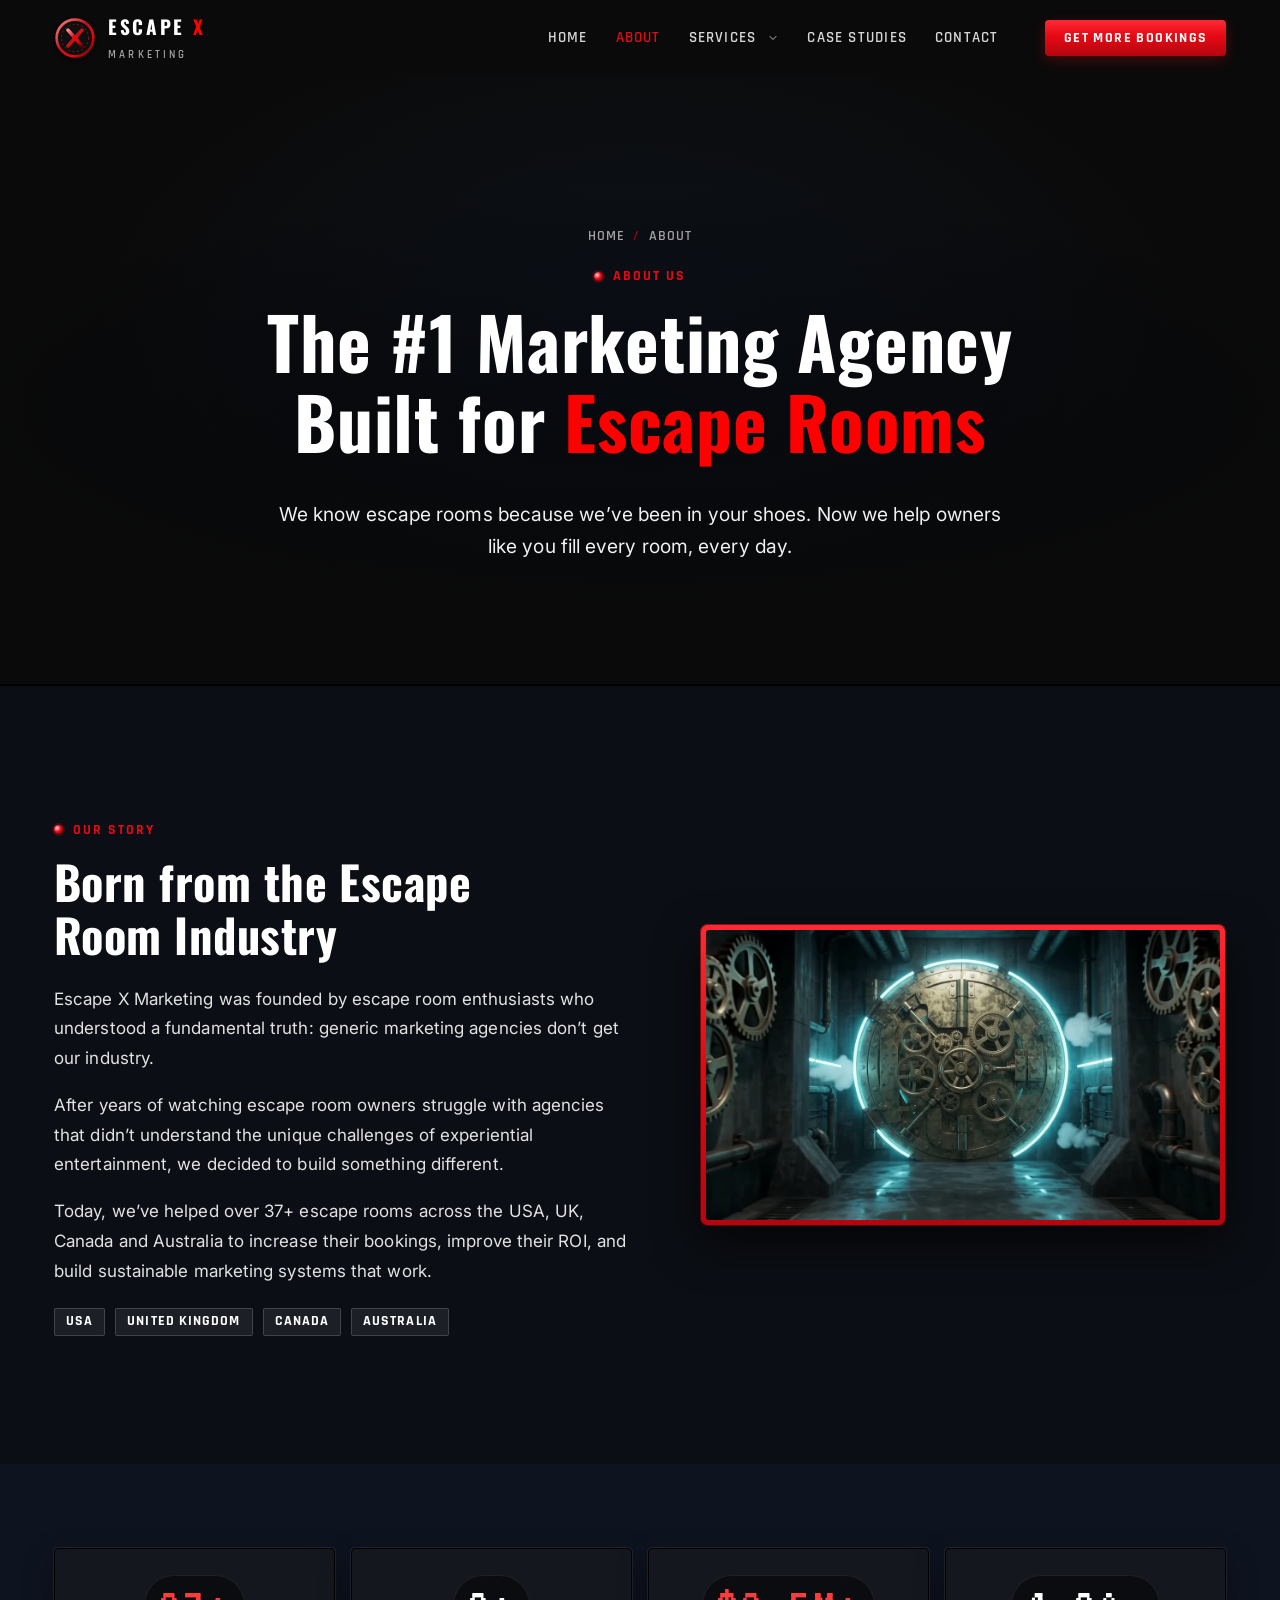
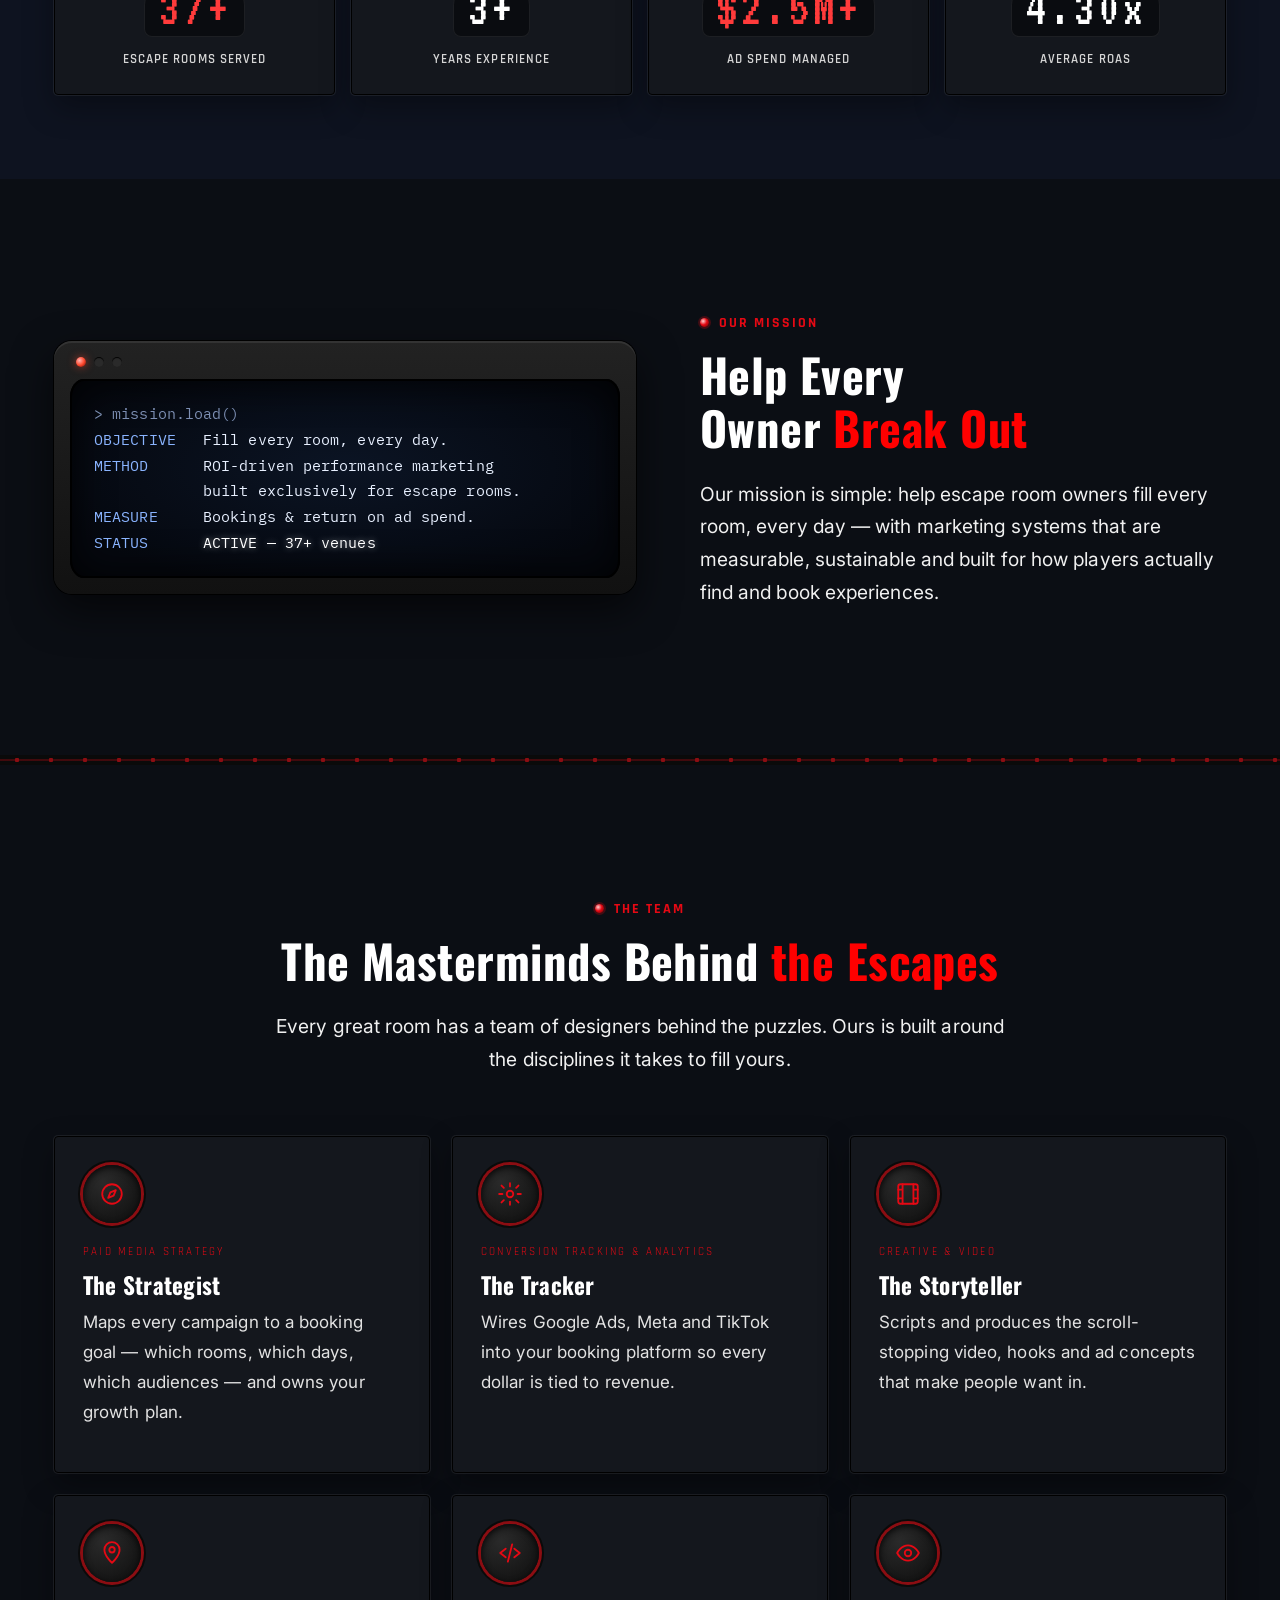
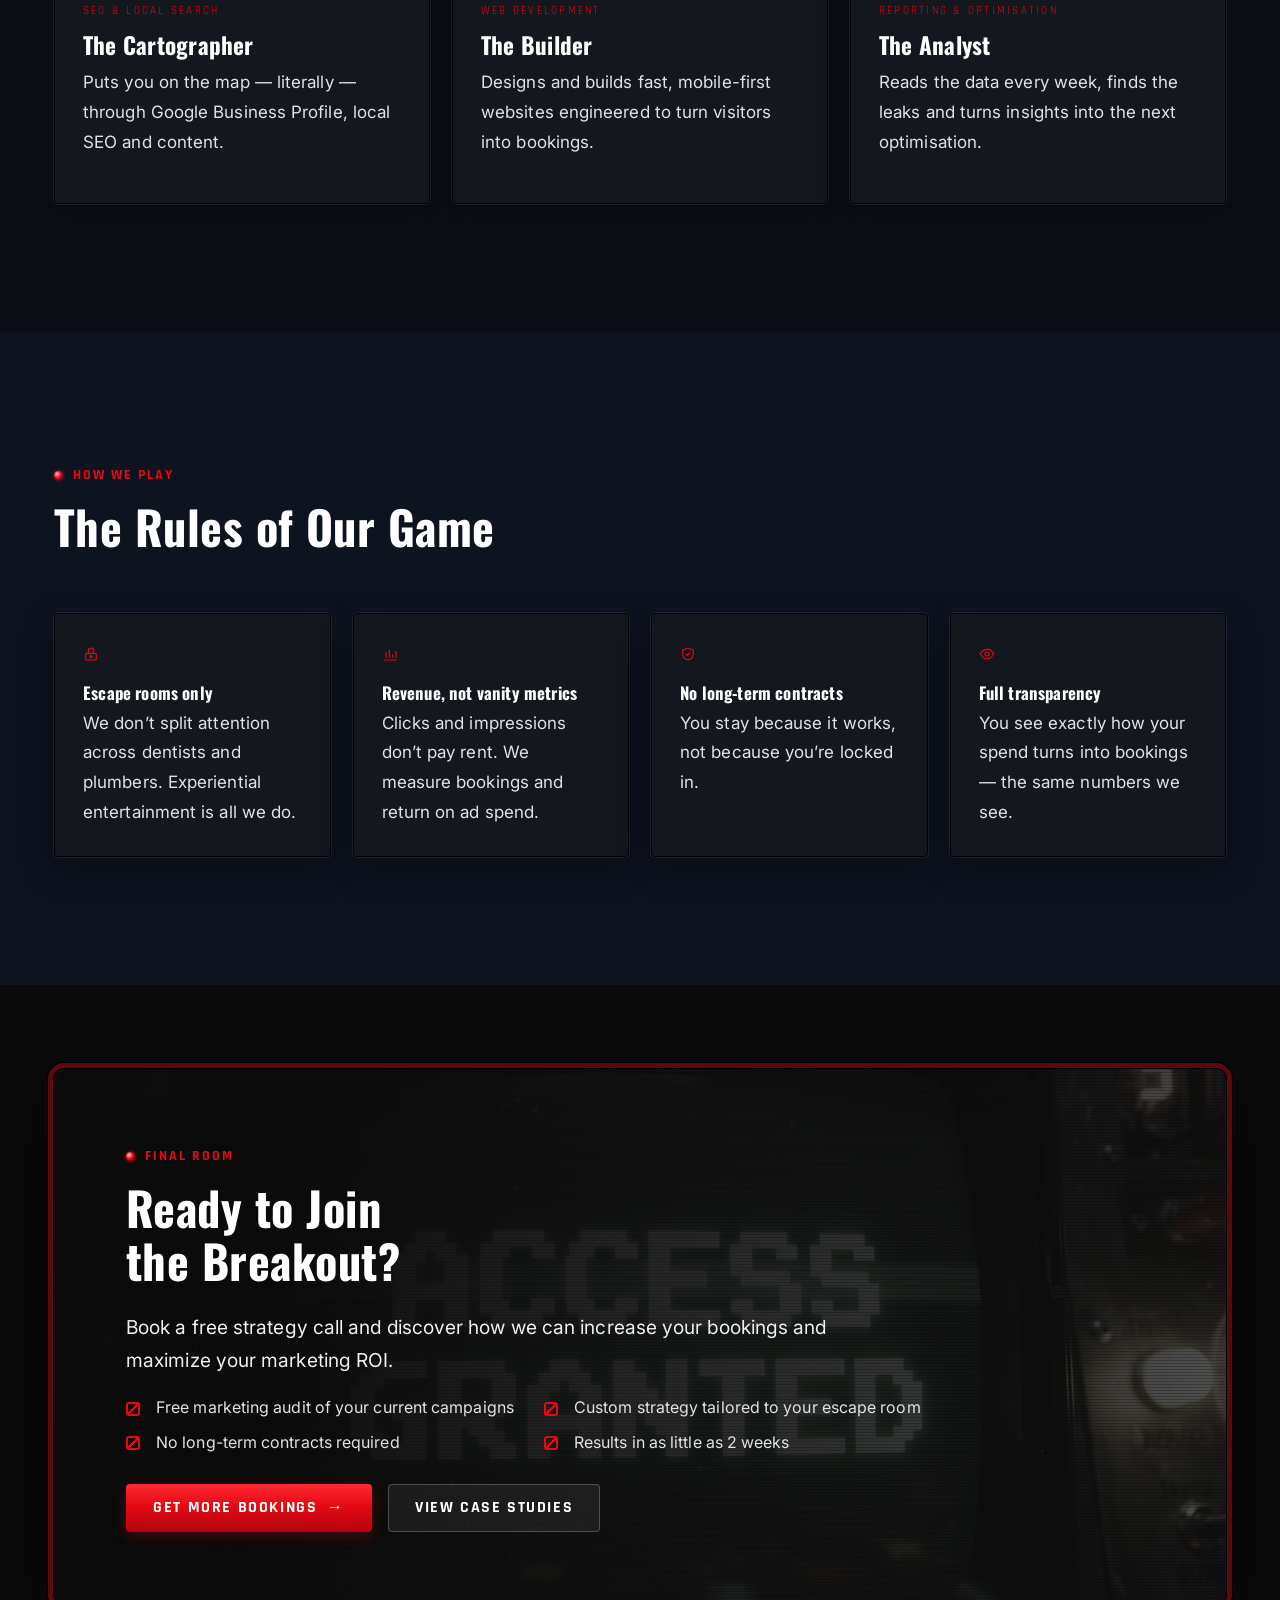
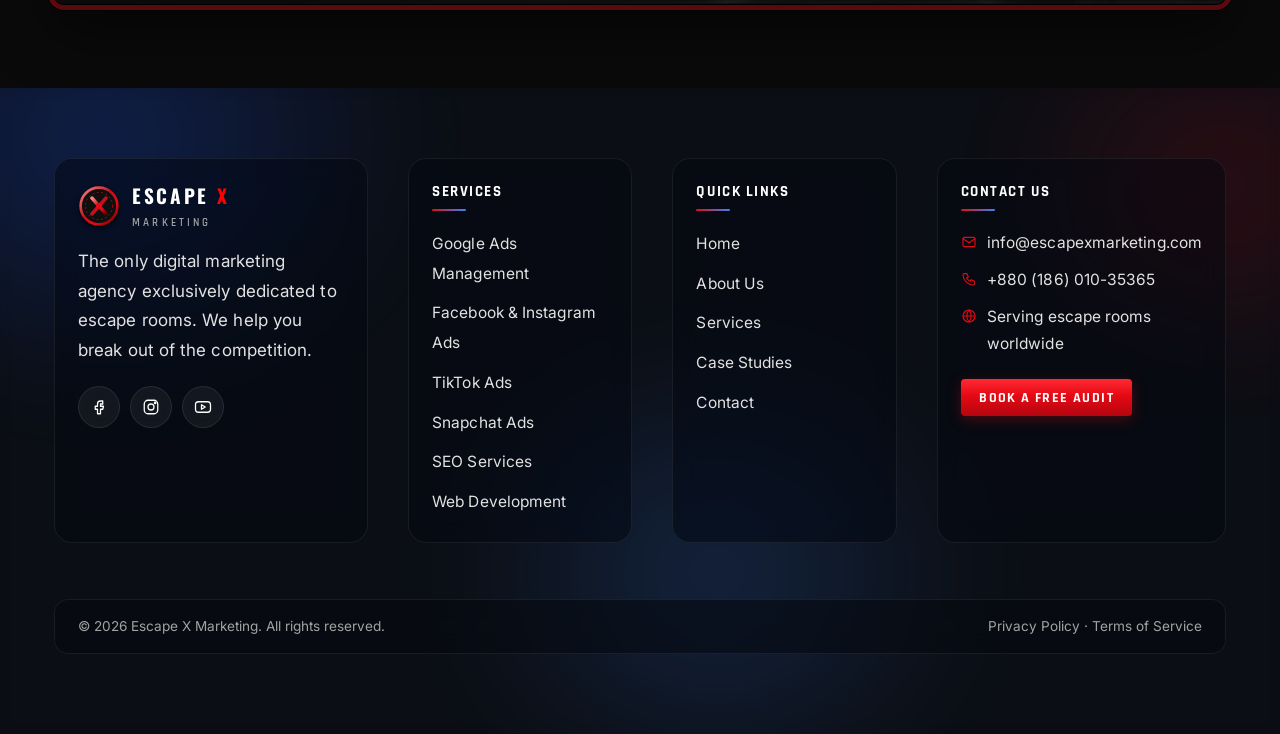
==== about.html @ 793ba607 "Add files via upload" ====
<!doctype html>
<html lang="en" class="no-js">
<head>
<meta charset="utf-8">
<meta name="robots" content="noindex, nofollow">
<meta name="viewport" content="width=device-width, initial-scale=1, viewport-fit=cover">
<title>About Us | Escape X Marketing</title>
<meta name="description" content="The #1 marketing agency built for escape rooms — founded by escape room enthusiasts, serving 37+ venues across the USA, UK, Canada and Australia.">
<meta name="theme-color" content="#0a0a0a">
<meta property="og:title" content="About Us | Escape X Marketing">
<meta property="og:description" content="The #1 marketing agency built for escape rooms — founded by escape room enthusiasts, serving 37+ venues across the USA, UK, Canada and Australia.">
<meta property="og:type" content="website">
<link rel="icon" href="data:image/svg+xml,<svg viewBox='0 0 48 48' aria-hidden='true'><defs><linearGradient id='lgB' x1='0' y1='0' x2='1' y2='1'><stop offset='0' stop-color='%23ff8a8a'/><stop offset='.45' stop-color='%23c1121c'/><stop offset='.7' stop-color='%23e50914'/><stop offset='1' stop-color='%235a0000'/></linearGradient></defs><circle cx='24' cy='24' r='21' fill='%230f0f0f' stroke='url(%23lgB)' stroke-width='3'/><circle cx='24' cy='24' r='15.5' fill='none' stroke='%23e50914' stroke-width='1' stroke-dasharray='2 3' opacity='.8'/><path d='M16 15 32 33M32 15 16 33' stroke='url(%23lgB)' stroke-width='4.2' stroke-linecap='round'/><circle cx='24' cy='24' r='3.4' fill='%23e50914'/></svg>">
<link rel="preconnect" href="https://fonts.googleapis.com">
<link rel="preconnect" href="https://fonts.gstatic.com" crossorigin>
<link href="https://fonts.googleapis.com/css2?family=Oswald:wght@500;600;700&family=Rajdhani:wght@500;600;700&family=Inter:wght@400;500;600;700&family=IBM+Plex+Mono:wght@400;500&family=VT323&display=swap" rel="stylesheet">
<link rel="stylesheet" href="assets/css/site.css">
<link rel="stylesheet" href="assets/css/scroll-world.css">
</head>
<body>
<a class="skip" href="#main">Skip to content</a>
<header class="site-header">
  <div class="container">
    <a class="brand" href="index.html" aria-label="Escape X Marketing home"><svg viewBox="0 0 48 48" aria-hidden="true"><defs><linearGradient id="lgB" x1="0" y1="0" x2="1" y2="1"><stop offset="0" stop-color="#ff8a8a"/><stop offset=".45" stop-color="#c1121c"/><stop offset=".7" stop-color="#e50914"/><stop offset="1" stop-color="#5a0000"/></linearGradient></defs><circle cx="24" cy="24" r="21" fill="#0f0f0f" stroke="url(#lgB)" stroke-width="3"/><circle cx="24" cy="24" r="15.5" fill="none" stroke="#e50914" stroke-width="1" stroke-dasharray="2 3" opacity=".8"/><path d="M16 15 32 33M32 15 16 33" stroke="url(#lgB)" stroke-width="4.2" stroke-linecap="round"/><circle cx="24" cy="24" r="3.4" fill="#e50914"/></svg><span><span class="brand-word">ESCAPE <b class="brass-text">X</b></span><span class="brand-sub">MARKETING</span></span></a>
    <button class="burger" type="button" aria-label="Open menu" aria-expanded="false" aria-controls="site-nav"><span></span><span></span><span></span></button>
    <nav class="nav" id="site-nav" aria-label="Main">
      <a href="index.html">Home</a><a href="about.html" aria-current="page">About</a><div class="dd"><a class="dd-link" href="services.html">Services</a><button type="button" class="dd-toggle" aria-expanded="false" aria-controls="svc-menu" aria-label="Show services list"><svg class="" viewBox="0 0 24 24" fill="none" stroke="currentColor" stroke-width="1.7" stroke-linecap="round" stroke-linejoin="round" aria-hidden="true"><path d="m6 9 6 6 6-6"/></svg></button><div class="dd-menu" id="svc-menu"><a href="services/google-ads.html"><span class="dd-ico"><svg class="" viewBox="0 0 24 24" fill="none" stroke="currentColor" stroke-width="1.7" stroke-linecap="round" stroke-linejoin="round" aria-hidden="true"><circle cx="11" cy="11" r="7"/><path d="m20 20-3.5-3.5"/></svg></span><span class="dd-txt"><b>Google Ads Management</b><small>4.2x Avg. ROAS</small></span></a><a href="services/facebook-instagram-ads.html"><span class="dd-ico"><svg class="" viewBox="0 0 24 24" fill="none" stroke="currentColor" stroke-width="1.7" stroke-linecap="round" stroke-linejoin="round" aria-hidden="true"><circle cx="12" cy="12" r="9"/><circle cx="12" cy="12" r="5"/><circle cx="12" cy="12" r="1.5"/></svg></span><span class="dd-txt"><b>Facebook &amp; Instagram Ads</b><small>32% Lower CPA</small></span></a><a href="services/tiktok-ads.html"><span class="dd-ico"><svg class="" viewBox="0 0 24 24" fill="none" stroke="currentColor" stroke-width="1.7" stroke-linecap="round" stroke-linejoin="round" aria-hidden="true"><rect x="3" y="4" width="18" height="16" rx="3"/><path d="m10 9 5 3-5 3z"/></svg></span><span class="dd-txt"><b>TikTok Ads</b><small>2.8M+ Views</small></span></a><a href="services/snapchat-ads.html"><span class="dd-ico"><svg class="" viewBox="0 0 24 24" fill="none" stroke="currentColor" stroke-width="1.7" stroke-linecap="round" stroke-linejoin="round" aria-hidden="true"><circle cx="12" cy="12" r="4"/><path d="M4 8V6a2 2 0 0 1 2-2h2M16 4h2a2 2 0 0 1 2 2v2M20 16v2a2 2 0 0 1-2 2h-2M8 20H6a2 2 0 0 1-2-2v-2"/></svg></span><span class="dd-txt"><b>Snapchat Ads</b><small>45% CTR Increase</small></span></a><a href="services/seo-services.html"><span class="dd-ico"><svg class="" viewBox="0 0 24 24" fill="none" stroke="currentColor" stroke-width="1.7" stroke-linecap="round" stroke-linejoin="round" aria-hidden="true"><path d="M12 21s-7-6.2-7-12a7 7 0 0 1 14 0c0 5.8-7 12-7 12z"/><circle cx="12" cy="9" r="2.5"/></svg></span><span class="dd-txt"><b>SEO Services</b><small>187% Traffic Growth</small></span></a><a href="services/web-development.html"><span class="dd-ico"><svg class="" viewBox="0 0 24 24" fill="none" stroke="currentColor" stroke-width="1.7" stroke-linecap="round" stroke-linejoin="round" aria-hidden="true"><path d="m8 8-5 4 5 4M16 8l5 4-5 4M14 4l-4 16"/></svg></span><span class="dd-txt"><b>Web Development</b><small>68% Conv. Rate Boost</small></span></a></div></div><a href="case-studies.html">Case Studies</a><a href="contact.html">Contact</a>
      <a class="btn mobile-cta" href="contact.html">Get More Bookings <span class="arrow">→</span></a>
    </nav>
    <a class="btn btn-sm header-cta" href="contact.html">Get More Bookings</a>
  </div>
</header>
<main id="main">
<section class="page-hero">
  <div class="container">
    <nav class="crumbs" aria-label="Breadcrumb"><a href="index.html">Home</a><span aria-hidden="true">/</span><span>About</span></nav>
    <span class="eyebrow">About Us</span>
    <h1>The #1 Marketing Agency Built for <span class="brass-text">Escape Rooms</span></h1>
    <p class="lead">We know escape rooms because we’ve been in your shoes. Now we help owners like you fill every room, every day.</p>
    
  </div>
</section><section class="section"><div class="container split">
  <div class="reveal">
    <span class="eyebrow">Our Story</span>
    <h2>Born from the Escape Room Industry</h2>
    <p>Escape X Marketing was founded by escape room enthusiasts who understood a fundamental truth: generic marketing agencies don’t get our industry.</p>
    <p>After years of watching escape room owners struggle with agencies that didn’t understand the unique challenges of experiential entertainment, we decided to build something different.</p>
    <p>Today, we’ve helped over 37+ escape rooms across the USA, UK, Canada and Australia to increase their bookings, improve their ROI, and build sustainable marketing systems that work.</p>
    <div class="pills" style="margin-top:22px"><span class="pill">USA</span><span class="pill">United Kingdom</span><span class="pill">Canada</span><span class="pill">Australia</span></div>
  </div>
  <div class="brass-frame reveal reveal-d1 scan"><img src="assets/img/hero-mid.jpg" alt="Brass vault door with neon cyan lighting" loading="lazy"></div>
</div></section>
<section class="section-tight bg-vault"><div class="container"><div class="stats"><div class="panel rivets stat reveal reveal-d0"><div class="num"><span data-count="37" data-decimals="0" data-prefix="" data-suffix="+">37+</span></div><div class="lbl">Escape Rooms Served</div></div><div class="panel rivets stat reveal reveal-d1"><div class="num cyan"><span data-count="3" data-decimals="0" data-prefix="" data-suffix="+">3+</span></div><div class="lbl">Years Experience</div></div><div class="panel rivets stat reveal reveal-d2"><div class="num"><span data-count="2.5" data-decimals="1" data-prefix="$" data-suffix="M+">$2.5M+</span></div><div class="lbl">Ad Spend Managed</div></div><div class="panel rivets stat reveal reveal-d3"><div class="num cyan"><span data-count="4.33" data-decimals="2" data-prefix="" data-suffix="x">4.33x</span></div><div class="lbl">Average ROAS</div></div></div></div></section>
<section class="section"><div class="container split">
  <div class="terminal reveal"><div class="bar"><i></i><i></i><i></i></div><pre><span class="c">&gt; mission.load()</span>
<span class="k">OBJECTIVE</span>   Fill every room, every day.
<span class="k">METHOD</span>      ROI-driven performance marketing
            built exclusively for escape rooms.
<span class="k">MEASURE</span>     Bookings &amp; return on ad spend.
<span class="k">STATUS</span>      <span class="y">ACTIVE — 37+ venues</span></pre></div>
  <div class="reveal reveal-d1">
    <span class="eyebrow">Our Mission</span>
    <h2>Help Every Owner <span class="brass-text">Break Out</span></h2>
    <p class="lead">Our mission is simple: help escape room owners fill every room, every day — with marketing systems that are measurable, sustainable and built for how players actually find and book experiences.</p>
  </div>
</div></section>
<hr class="divider">
<section class="section" id="team"><div class="container">
  <div class="section-head center reveal"><span class="eyebrow">The Team</span><h2>The Masterminds Behind <span class="brass-text">the Escapes</span></h2><p class="lead">Every great room has a team of designers behind the puzzles. Ours is built around the disciplines it takes to fill yours.</p></div>
  <div class="grid g3"><div class="panel rivets panel-glow svc-card reveal reveal-d0">
  <span class="ico"><svg class="" viewBox="0 0 24 24" fill="none" stroke="currentColor" stroke-width="1.7" stroke-linecap="round" stroke-linejoin="round" aria-hidden="true"><circle cx="12" cy="12" r="9"/><path d="m15.5 8.5-2 5-5 2 2-5z"/></svg></span><span class="mono" style="font-size:.7rem;letter-spacing:.2em;color:var(--cyan);text-transform:uppercase">Paid Media Strategy</span>
  <h3 style="margin-top:8px">The Strategist</h3><p>Maps every campaign to a booking goal — which rooms, which days, which audiences — and owns your growth plan.</p></div><div class="panel rivets panel-glow svc-card reveal reveal-d1">
  <span class="ico"><svg class="" viewBox="0 0 24 24" fill="none" stroke="currentColor" stroke-width="1.7" stroke-linecap="round" stroke-linejoin="round" aria-hidden="true"><circle cx="12" cy="12" r="3"/><path d="M12 2v3M12 19v3M4.2 4.2l2.1 2.1M17.7 17.7l2.1 2.1M2 12h3M19 12h3M4.2 19.8l2.1-2.1M17.7 6.3l2.1-2.1"/></svg></span><span class="mono" style="font-size:.7rem;letter-spacing:.2em;color:var(--cyan);text-transform:uppercase">Conversion Tracking &amp; Analytics</span>
  <h3 style="margin-top:8px">The Tracker</h3><p>Wires Google Ads, Meta and TikTok into your booking platform so every dollar is tied to revenue.</p></div><div class="panel rivets panel-glow svc-card reveal reveal-d2">
  <span class="ico"><svg class="" viewBox="0 0 24 24" fill="none" stroke="currentColor" stroke-width="1.7" stroke-linecap="round" stroke-linejoin="round" aria-hidden="true"><rect x="3" y="3" width="18" height="18" rx="2"/><path d="M7 3v18M17 3v18M3 8h4M3 16h4M17 8h4M17 16h4"/></svg></span><span class="mono" style="font-size:.7rem;letter-spacing:.2em;color:var(--cyan);text-transform:uppercase">Creative &amp; Video</span>
  <h3 style="margin-top:8px">The Storyteller</h3><p>Scripts and produces the scroll-stopping video, hooks and ad concepts that make people want in.</p></div><div class="panel rivets panel-glow svc-card reveal reveal-d0">
  <span class="ico"><svg class="" viewBox="0 0 24 24" fill="none" stroke="currentColor" stroke-width="1.7" stroke-linecap="round" stroke-linejoin="round" aria-hidden="true"><path d="M12 21s-7-6.2-7-12a7 7 0 0 1 14 0c0 5.8-7 12-7 12z"/><circle cx="12" cy="9" r="2.5"/></svg></span><span class="mono" style="font-size:.7rem;letter-spacing:.2em;color:var(--cyan);text-transform:uppercase">SEO &amp; Local Search</span>
  <h3 style="margin-top:8px">The Cartographer</h3><p>Puts you on the map — literally — through Google Business Profile, local SEO and content.</p></div><div class="panel rivets panel-glow svc-card reveal reveal-d1">
  <span class="ico"><svg class="" viewBox="0 0 24 24" fill="none" stroke="currentColor" stroke-width="1.7" stroke-linecap="round" stroke-linejoin="round" aria-hidden="true"><path d="m8 8-5 4 5 4M16 8l5 4-5 4M14 4l-4 16"/></svg></span><span class="mono" style="font-size:.7rem;letter-spacing:.2em;color:var(--cyan);text-transform:uppercase">Web Development</span>
  <h3 style="margin-top:8px">The Builder</h3><p>Designs and builds fast, mobile-first websites engineered to turn visitors into bookings.</p></div><div class="panel rivets panel-glow svc-card reveal reveal-d2">
  <span class="ico"><svg class="" viewBox="0 0 24 24" fill="none" stroke="currentColor" stroke-width="1.7" stroke-linecap="round" stroke-linejoin="round" aria-hidden="true"><path d="M2 12s3.5-7 10-7 10 7 10 7-3.5 7-10 7S2 12 2 12z"/><circle cx="12" cy="12" r="3"/></svg></span><span class="mono" style="font-size:.7rem;letter-spacing:.2em;color:var(--cyan);text-transform:uppercase">Reporting &amp; Optimisation</span>
  <h3 style="margin-top:8px">The Analyst</h3><p>Reads the data every week, finds the leaks and turns insights into the next optimisation.</p></div></div>
</div></section>
<section class="section bg-vault"><div class="container">
  <div class="section-head reveal"><span class="eyebrow">How we play</span><h2>The Rules of Our Game</h2></div>
  <div class="grid g4"><div class="panel reveal reveal-d0"><span class="ico" style="color:var(--cyan)"><svg class="keyhole" viewBox="0 0 24 24" fill="none" stroke="currentColor" stroke-width="1.7" stroke-linecap="round" stroke-linejoin="round" aria-hidden="true"><rect x="4" y="11" width="16" height="10" rx="2"/><path d="M8 11V7a4 4 0 0 1 8 0v4"/><circle cx="12" cy="16" r="1.5"/></svg></span><h4 style="margin:12px 0 6px">Escape rooms only</h4><p style="margin:0">We don’t split attention across dentists and plumbers. Experiential entertainment is all we do.</p></div><div class="panel reveal reveal-d1"><span class="ico" style="color:var(--cyan)"><svg class="keyhole" viewBox="0 0 24 24" fill="none" stroke="currentColor" stroke-width="1.7" stroke-linecap="round" stroke-linejoin="round" aria-hidden="true"><path d="M3 21h18M6 17V10M11 17V6M16 17v-4M21 17V8"/></svg></span><h4 style="margin:12px 0 6px">Revenue, not vanity metrics</h4><p style="margin:0">Clicks and impressions don’t pay rent. We measure bookings and return on ad spend.</p></div><div class="panel reveal reveal-d2"><span class="ico" style="color:var(--cyan)"><svg class="keyhole" viewBox="0 0 24 24" fill="none" stroke="currentColor" stroke-width="1.7" stroke-linecap="round" stroke-linejoin="round" aria-hidden="true"><path d="M12 3 4 6v6c0 5 3.5 8 8 9 4.5-1 8-4 8-9V6z"/><path d="m9 12 2 2 4-4"/></svg></span><h4 style="margin:12px 0 6px">No long-term contracts</h4><p style="margin:0">You stay because it works, not because you’re locked in.</p></div><div class="panel reveal reveal-d3"><span class="ico" style="color:var(--cyan)"><svg class="keyhole" viewBox="0 0 24 24" fill="none" stroke="currentColor" stroke-width="1.7" stroke-linecap="round" stroke-linejoin="round" aria-hidden="true"><path d="M2 12s3.5-7 10-7 10 7 10 7-3.5 7-10 7S2 12 2 12z"/><circle cx="12" cy="12" r="3"/></svg></span><h4 style="margin:12px 0 6px">Full transparency</h4><p style="margin:0">You see exactly how your spend turns into bookings — the same numbers we see.</p></div></div>
</div></section>
<section class="section-tight"><div class="container">
  <div class="cta-band reveal">
    <div class="bg"><img src="assets/img/cta-end.jpg" alt="" loading="lazy"></div>
    <span class="eyebrow">Final room</span>
    <h2>Ready to Join the Breakout?</h2>
    <p class="lead">Book a free strategy call and discover how we can increase your bookings and maximize your marketing ROI.</p>
    <ul class="checks">
      <li>Free marketing audit of your current campaigns</li><li>Custom strategy tailored to your escape room</li>
      <li>No long-term contracts required</li><li>Results in as little as 2 weeks</li>
    </ul>
    <div class="btn-row"><a class="btn" href="contact.html">Get More Bookings <span class="arrow">→</span></a><a class="btn btn-ghost" href="case-studies.html">View Case Studies</a></div>
  </div>
</div></section>
</main>
<footer class="site-footer">
  <div class="container">
    <div class="foot-grid">
      <div>
        <a class="brand" href="index.html" aria-label="Escape X Marketing home"><svg viewBox="0 0 48 48" aria-hidden="true"><defs><linearGradient id="lgB" x1="0" y1="0" x2="1" y2="1"><stop offset="0" stop-color="#ff8a8a"/><stop offset=".45" stop-color="#c1121c"/><stop offset=".7" stop-color="#e50914"/><stop offset="1" stop-color="#5a0000"/></linearGradient></defs><circle cx="24" cy="24" r="21" fill="#0f0f0f" stroke="url(#lgB)" stroke-width="3"/><circle cx="24" cy="24" r="15.5" fill="none" stroke="#e50914" stroke-width="1" stroke-dasharray="2 3" opacity=".8"/><path d="M16 15 32 33M32 15 16 33" stroke="url(#lgB)" stroke-width="4.2" stroke-linecap="round"/><circle cx="24" cy="24" r="3.4" fill="#e50914"/></svg><span><span class="brand-word">ESCAPE <b class="brass-text">X</b></span><span class="brand-sub">MARKETING</span></span></a>
        <p style="margin-top:18px;max-width:34ch">The only digital marketing agency exclusively dedicated to escape rooms. We help you break out of the competition.</p>
        <div class="socials">
          <a href="https://www.facebook.com/escapexmarketing/" target="_blank" rel="noopener" aria-label="Facebook"><svg class="" viewBox="0 0 24 24" fill="none" stroke="currentColor" stroke-width="1.7" stroke-linecap="round" stroke-linejoin="round" aria-hidden="true"><path d="M14 8h3V4h-3a4 4 0 0 0-4 4v3H7v4h3v6h4v-6h3l1-4h-4V8a0 0 0 0 1 0 0z"/></svg></a>
          <a href="https://www.instagram.com/escapexmarketing/" target="_blank" rel="noopener" aria-label="Instagram"><svg class="" viewBox="0 0 24 24" fill="none" stroke="currentColor" stroke-width="1.7" stroke-linecap="round" stroke-linejoin="round" aria-hidden="true"><rect x="3" y="3" width="18" height="18" rx="5"/><circle cx="12" cy="12" r="4"/><circle cx="17.5" cy="6.5" r="1"/></svg></a>
          <a href="https://www.youtube.com/@EscapeXMarketing" target="_blank" rel="noopener" aria-label="YouTube"><svg class="" viewBox="0 0 24 24" fill="none" stroke="currentColor" stroke-width="1.7" stroke-linecap="round" stroke-linejoin="round" aria-hidden="true"><rect x="2" y="5" width="20" height="14" rx="4"/><path d="m10 9 5 3-5 3z"/></svg></a>
        </div>
      </div>
      <div><h4>Services</h4><ul><li><a href="services/google-ads.html">Google Ads Management</a></li><li><a href="services/facebook-instagram-ads.html">Facebook &amp; Instagram Ads</a></li><li><a href="services/tiktok-ads.html">TikTok Ads</a></li><li><a href="services/snapchat-ads.html">Snapchat Ads</a></li><li><a href="services/seo-services.html">SEO Services</a></li><li><a href="services/web-development.html">Web Development</a></li></ul></div>
      <div><h4>Quick Links</h4><ul>
        <li><a href="index.html">Home</a></li><li><a href="about.html">About Us</a></li>
        <li><a href="services.html">Services</a></li><li><a href="case-studies.html">Case Studies</a></li>
        <li><a href="contact.html">Contact</a></li></ul></div>
      <div><h4>Contact Us</h4><ul class="foot-contact">
        <li><svg class="" viewBox="0 0 24 24" fill="none" stroke="currentColor" stroke-width="1.7" stroke-linecap="round" stroke-linejoin="round" aria-hidden="true"><rect x="3" y="5" width="18" height="14" rx="2"/><path d="m3 7 9 6 9-6"/></svg><a href="mailto:info@escapexmarketing.com">info@escapexmarketing.com</a></li>
        <li><svg class="" viewBox="0 0 24 24" fill="none" stroke="currentColor" stroke-width="1.7" stroke-linecap="round" stroke-linejoin="round" aria-hidden="true"><path d="M5 4h4l2 5-2.5 1.5a11 11 0 0 0 5 5L15 13l5 2v4a2 2 0 0 1-2 2A16 16 0 0 1 3 6a2 2 0 0 1 2-2"/></svg><a href="tel:+8801860103565">+880 (186) 010-35365</a></li>
        <li><svg class="" viewBox="0 0 24 24" fill="none" stroke="currentColor" stroke-width="1.7" stroke-linecap="round" stroke-linejoin="round" aria-hidden="true"><circle cx="12" cy="12" r="9"/><path d="M3 12h18M12 3a14 14 0 0 1 0 18M12 3a14 14 0 0 0 0 18"/></svg><span>Serving escape rooms worldwide</span></li></ul>
        <a class="btn btn-sm" style="margin-top:22px" href="contact.html">Book a Free Audit</a>
      </div>
    </div>
    <div class="foot-bottom">
      <span>© <span data-year>2026</span> Escape X Marketing. All rights reserved.</span>
      <span><a href="https://escapexmarketing.com/privacy-policy/" target="_blank" rel="noopener">Privacy Policy</a> · <a href="https://escapexmarketing.com/terms-&-conditions/" target="_blank" rel="noopener">Terms of Service</a></span>
    </div>
  </div>
</footer>
<script src="assets/js/site.js" defer></script>
</body>
</html>
---- assets/css/site.css ----
/* =====================================================================
   Escape X Marketing — design system (OLD-TECH edition)
   Colours match escapexmarketing.com (black · blood red · white).
   Old-tech details: riveted iron, red indicator lamps, LED/nixie digits,
   CRT scanlines, typewriter labels, label-maker tape, film grain
   ===================================================================== */
:root{
  /* Palette matched to escapexmarketing.com: black/charcoal, blood red, white, greys */
  --bg:#0a0a0a;
  --bg-2:#0f0f0f;
  --panel:#111111;
  --panel-2:#1a1a1a;
  --maroon:#3a0000;
  --maroon-2:#2c0709;
  --line:rgba(229,9,20,.2);
  --line-strong:rgba(229,9,20,.45);
  --ink:#ffffff;
  --ink-2:#bbbbbb;
  --ink-3:#7a7a7a;
  --brass-1:#ff8a8a;       /* legacy names -> red scale */
  --brass-2:#e50914;
  --brass-3:#a3000b;
  --brass-4:#5a0a0e;
  --cyan:#e50914;          /* primary accent (site red) */
  --cyan-2:#d21f1f;
  --cyan-glow:rgba(229,9,20,.45);
  --green:#ff3b3b;         /* "positive" readouts glow red like LED displays */
  --red:#ff0000;
  --radius:4px;
  --maxw:1220px;
  --header-h:76px;
  --f-display:"Oswald", Impact, "Arial Narrow", sans-serif;
  --f-body:"Inter", system-ui, -apple-system, Segoe UI, Roboto, sans-serif;
  --f-mono:"Special Elite", "Courier Prime", "Courier New", monospace;   /* typewriter */
  --f-crt:"VT323", "Courier New", monospace;                              /* CRT / LED digits */
  --brass-grad:linear-gradient(180deg,#ff2a33 0%,#e50914 45%,#b3060f 100%);
  --noise:url("data:image/svg+xml;utf8,<svg xmlns='http://www.w3.org/2000/svg' width='160' height='160'><filter id='n'><feTurbulence type='fractalNoise' baseFrequency='.9' numOctaves='3' stitchTiles='stitch'/><feColorMatrix values='0 0 0 0 1  0 0 0 0 1  0 0 0 0 1  0 0 0 .6 0'/></filter><rect width='100%' height='100%' filter='url(%23n)'/></svg>");
  --brushed:repeating-linear-gradient(90deg,rgba(255,255,255,.022) 0 1px,transparent 1px 3px);
  --rivet:radial-gradient(circle at 35% 35%,#f0f0f0,#7a7a7a 50%,#1a1a1a 80%);
}
*,*::before,*::after{box-sizing:border-box}
html{scroll-behavior:smooth;-webkit-text-size-adjust:100%}
@media (prefers-reduced-motion:reduce){html{scroll-behavior:auto}}
body{margin:0;background:var(--bg);color:var(--ink);font:400 17px/1.7 var(--f-body);-webkit-font-smoothing:antialiased;overflow-x:hidden}
body::after{ /* film grain + dust over everything */
  content:"";position:fixed;inset:0;pointer-events:none;z-index:60;
  background-image:var(--noise);opacity:.09;mix-blend-mode:overlay;
}
img,video{max-width:100%;display:block}
a{color:inherit;text-decoration:none}
::selection{background:var(--cyan);color:#ffffff}
:focus-visible{outline:2px dashed var(--cyan);outline-offset:3px}

.container{width:100%;max-width:var(--maxw);margin:0 auto;padding:0 24px}
@media (max-width:640px){.container{padding:0 16px}}
.skip{position:absolute;left:-999px;top:8px;z-index:100;background:var(--cyan);color:#ffffff;padding:8px 14px}
.skip:focus{left:8px}

/* ---------- Typography ---------- */
h1,h2,h3,h4{font-family:var(--f-display);font-weight:700;letter-spacing:.01em;line-height:1.12;margin:0 0 .5em;text-wrap:balance;color:var(--ink)}
h1{font-size:clamp(2.3rem,5.6vw,4.5rem)}
h2{font-size:clamp(1.8rem,3.8vw,2.9rem)}
h3{font-size:clamp(1.15rem,2vw,1.45rem)}
h4{font-size:1.05rem}
p{margin:0 0 1em;color:var(--ink-2)}
.lead{font-size:clamp(1.05rem,1.6vw,1.2rem);color:var(--ink-2);max-width:62ch}
.brass-text{color:#ff0000;text-shadow:0 0 24px rgba(255,0,0,.35)}
.cyan-text{color:var(--cyan);text-shadow:0 0 12px var(--cyan-glow)}
.eyebrow{
  display:inline-flex;align-items:center;gap:.7em;margin-bottom:1.1rem;
  font:400 .8rem/1 var(--f-mono);letter-spacing:.2em;text-transform:uppercase;color:var(--cyan);
}
.eyebrow::before{ /* tungsten indicator lamp */
  content:"";width:9px;height:9px;border-radius:50%;flex-shrink:0;
  background:radial-gradient(circle at 35% 35%,#ffd0d0,#e50914 45%,#5a0000);
  box-shadow:0 0 10px rgba(229,9,20,.9),0 0 0 2px #300004;
}
.mono{font-family:var(--f-mono)}
.center{text-align:center}
.center .eyebrow{justify-content:center}
.center .lead{margin-left:auto;margin-right:auto}

/* ---------- Buttons: engraved brass plaque + Dymo tape ---------- */
.btn{
  position:relative;display:inline-flex;align-items:center;justify-content:center;gap:.6em;
  padding:1em 1.7em;border-radius:4px;border:0;cursor:pointer;
  font:400 .9rem/1 var(--f-mono);letter-spacing:.14em;text-transform:uppercase;
  color:#ffffff;background:var(--brass-grad);
  text-shadow:0 1px 0 rgba(0,0,0,.35);
  box-shadow:inset 0 1px 0 rgba(255,255,255,.6),inset 0 -2px 0 rgba(0,0,0,.4),0 0 0 1px #300004,0 4px 0 #0a0a0a,0 8px 18px rgba(0,0,0,.5);
  transition:transform .12s ease,box-shadow .12s ease,filter .2s ease;white-space:nowrap;
}
.btn::before,.btn::after{ /* screws */
  content:"";position:absolute;top:50%;width:6px;height:6px;margin-top:-3px;border-radius:50%;
  background:var(--rivet);box-shadow:0 1px 1px rgba(0,0,0,.6);
}
.btn::before{left:8px}.btn::after{right:8px}
.btn:hover{filter:brightness(1.1)}
.btn:active{transform:translateY(3px);box-shadow:inset 0 1px 0 rgba(255,255,255,.5),inset 0 -1px 0 rgba(0,0,0,.4),0 0 0 1px #300004,0 1px 0 #0a0a0a,0 3px 8px rgba(0,0,0,.5)}
.btn-ghost{ /* embossed label-maker tape */
  background:#111111;color:#ffffff;text-shadow:0 1px 0 #000,0 -1px 0 rgba(255,255,255,.08);
  box-shadow:inset 0 0 0 1px #2a2a2a,0 3px 0 #000,0 8px 16px rgba(0,0,0,.45);
}
.btn-ghost::before,.btn-ghost::after{display:none}
.btn-ghost:hover{background:#1a1a1a;color:var(--cyan);filter:none}
.btn-sm{padding:.8em 1.3em;font-size:.78rem}
.btn .arrow{transition:transform .2s}
.btn:hover .arrow{transform:translateX(4px)}
.btn-row{display:flex;flex-wrap:wrap;gap:16px}

/* ---------- Header: iron rail with red trim ---------- */
.site-header{
  position:sticky;top:0;z-index:50;height:var(--header-h);
  background:var(--brushed),linear-gradient(180deg,#1a1a1a,#0b0b0b);
  border-bottom:2px solid #000;
  box-shadow:0 1px 0 #5a0a0e,0 6px 20px rgba(0,0,0,.6);
}
.site-header::after{content:"";position:absolute;left:0;right:0;bottom:-4px;height:2px;background:var(--brass-grad);opacity:.8}
.site-header .container{height:100%;display:flex;align-items:center;gap:24px}
.brand{display:flex;align-items:center;gap:12px;flex-shrink:0}
.brand svg{width:42px;height:42px;filter:drop-shadow(0 2px 2px rgba(0,0,0,.7))}
.brand-word{font:700 1.2rem/1 var(--f-display);letter-spacing:.14em}
.brand-word b{font-weight:900}
.brand-sub{display:block;font:400 .6rem/1 var(--f-mono);letter-spacing:.34em;color:var(--ink-3);margin-top:5px}
.nav{margin-left:auto;display:flex;align-items:center;gap:2px}
.nav > a,.nav .dd > button{
  font:400 .8rem/1 var(--f-mono);letter-spacing:.14em;text-transform:uppercase;color:var(--ink-2);
  padding:10px 13px;border-radius:3px;background:none;border:0;cursor:pointer;
  display:inline-flex;align-items:center;gap:6px;transition:color .2s,background .2s;
}
.nav > a:hover,.nav .dd > button:hover,.nav .dd:focus-within > button{color:var(--ink);background:rgba(229,9,20,.08)}
.nav a[aria-current="page"],.nav .dd.active > button{color:var(--cyan);text-shadow:0 0 10px var(--cyan-glow)}
.dd{position:relative}
.dd > button svg{width:10px;height:10px;transition:transform .2s}
.dd-menu{
  position:absolute;top:calc(100% + 12px);left:50%;transform:translate(-50%,6px);
  min-width:310px;padding:10px;border-radius:6px;
  background:var(--brushed),linear-gradient(180deg,#1a1a1a,#0f0f0f);border:1px solid #000;
  box-shadow:0 0 0 1px #5a0a0e,0 24px 60px rgba(0,0,0,.7);
  opacity:0;visibility:hidden;transition:opacity .18s,transform .18s,visibility .18s;
}
.dd:hover .dd-menu,.dd:focus-within .dd-menu,.dd.open .dd-menu{opacity:1;visibility:visible;transform:translate(-50%,0)}
.dd:hover > button svg,.dd.open > button svg{transform:rotate(180deg)}
.dd-menu a{display:flex;align-items:center;gap:12px;padding:10px 12px;border-radius:4px;font-size:.95rem;color:var(--ink-2)}
.dd-menu a:hover,.dd-menu a[aria-current="page"]{background:rgba(229,9,20,.08);color:var(--ink)}
.dd-menu a .ico{width:32px;height:32px;border-radius:50%;display:grid;place-items:center;background:radial-gradient(circle at 35% 30%,#2a2a2a,#0f0f0f);box-shadow:0 0 0 1.5px #8b0d12;color:var(--brass-2);flex-shrink:0}
.dd-menu a .ico svg{width:15px;height:15px}
.dd-menu a small{display:block;font:400 .66rem/1.3 var(--f-mono);color:var(--cyan);letter-spacing:.08em;margin-top:2px}
.dd-menu hr{border:0;border-top:1px dashed var(--line-strong);margin:6px 4px}
.header-cta{margin-left:10px}
.burger{display:none;margin-left:auto;width:46px;height:46px;border-radius:4px;border:0;background:#111111;box-shadow:inset 0 0 0 1px #2a2a2a,0 3px 0 #000;cursor:pointer;position:relative}
.burger span{position:absolute;left:12px;right:12px;height:2px;background:var(--brass-2);transition:transform .25s,opacity .25s}
.burger span:nth-child(1){top:15px}.burger span:nth-child(2){top:21px}.burger span:nth-child(3){top:27px}
.nav-open .burger span:nth-child(1){transform:translateY(6px) rotate(45deg)}
.nav-open .burger span:nth-child(2){opacity:0}
.nav-open .burger span:nth-child(3){transform:translateY(-6px) rotate(-45deg)}
@media (max-width:1020px){
  .burger{display:block}
  .header-cta{display:none}
  .nav{
    position:fixed;left:0;right:0;top:var(--header-h);bottom:0;margin:0;
    flex-direction:column;align-items:stretch;gap:0;padding:18px 16px 40px;overflow-y:auto;
    background:var(--brushed),#0b0b0b;border-top:2px solid #5a0a0e;
    transform:translateX(100%);transition:transform .3s ease;visibility:hidden;
  }
  .nav-open .nav{transform:none;visibility:visible}
  .nav > a,.nav .dd > button{width:100%;justify-content:space-between;padding:17px 12px;font-size:.9rem;border-bottom:1px dashed rgba(229,9,20,.18);border-radius:0}
  .dd-menu{position:static;transform:none;min-width:0;opacity:1;visibility:visible;display:none;box-shadow:none;background:transparent;border:0;padding:4px 0 10px 8px}
  .dd.open .dd-menu{display:block;transform:none}
  .dd:hover .dd-menu{transform:none}
  .nav .mobile-cta{display:flex;margin-top:22px}
}
@media (min-width:1021px){.nav .mobile-cta{display:none}}
body.nav-open{overflow:hidden}

/* ---------- Sections (translucent so the film shows through) ---------- */
section{position:relative}
.section{padding:clamp(76px,10vw,130px) 0}
.section-tight{padding:clamp(50px,7vw,84px) 0}
.section-head{margin-bottom:clamp(36px,5vw,60px)}
.divider{height:10px;border:0;margin:0;background:
  radial-gradient(circle,#8b0d12 0 2px,transparent 2.5px) 0 50%/34px 10px repeat-x,
  linear-gradient(transparent 4px,rgba(229,9,20,.25) 4px 6px,transparent 6px)}
.bg-vault{background:linear-gradient(180deg,rgba(10,10,10,.5),rgba(40,0,0,.62),rgba(10,10,10,.5))}

/* ---------- Riveted iron plate ---------- */
.panel{
  position:relative;border-radius:var(--radius);padding:28px;
  background:var(--brushed),linear-gradient(160deg,rgba(26,26,26,.94),rgba(17,17,17,.94) 60%,rgba(12,12,12,.95));
  border:1px solid #000;
  box-shadow:0 0 0 1px rgba(229,9,20,.45),inset 0 1px 0 rgba(255,255,255,.05),inset 0 0 40px rgba(0,0,0,.4),0 14px 34px rgba(0,0,0,.5);
  text-shadow:none;
}
.panel.rivets::before,.panel.rivets::after{content:"";position:absolute;top:11px;width:8px;height:8px;border-radius:50%;background:var(--rivet);box-shadow:0 1px 1px rgba(0,0,0,.7)}
.panel.rivets::before{left:11px}.panel.rivets::after{right:11px}
.panel-glow{transition:transform .25s,box-shadow .25s}
.panel-glow:hover{transform:translateY(-3px);box-shadow:0 0 0 1px var(--brass-2),inset 0 0 40px rgba(0,0,0,.4),0 18px 40px rgba(0,0,0,.6),0 0 30px rgba(229,9,20,.12)}
.brass-frame{position:relative;border-radius:8px;padding:6px;background:var(--brass-grad);box-shadow:inset 0 0 0 1px rgba(0,0,0,.5),0 18px 44px rgba(0,0,0,.6)}
.brass-frame > *{border-radius:3px;overflow:hidden;filter:grayscale(.3) contrast(1.05)}

/* ---------- Grids ---------- */
.grid{display:grid;gap:22px}
.g2{grid-template-columns:repeat(2,minmax(0,1fr))}
.g3{grid-template-columns:repeat(3,minmax(0,1fr))}
.g4{grid-template-columns:repeat(4,minmax(0,1fr))}
@media (max-width:980px){.g3,.g4{grid-template-columns:repeat(2,minmax(0,1fr))}}
@media (max-width:640px){.g2,.g3,.g4{grid-template-columns:1fr}}
.split{display:grid;grid-template-columns:1.05fr .95fr;gap:clamp(32px,5vw,72px);align-items:center}
@media (max-width:900px){.split{grid-template-columns:1fr}}

/* ---------- Stats: nixie tubes ---------- */
.stats{display:grid;grid-template-columns:repeat(4,minmax(0,1fr));gap:16px}
@media (max-width:860px){.stats{grid-template-columns:repeat(2,minmax(0,1fr))}}
.stat{text-align:center;padding:26px 14px}
.stat .num{
  display:inline-block;padding:6px 14px 2px;border-radius:30px 30px 8px 8px;
  background:radial-gradient(ellipse at 50% 30%,rgba(255,40,40,.12),rgba(0,0,0,.6));
  box-shadow:inset 0 0 0 1px rgba(255,200,150,.12),inset 0 0 20px rgba(0,0,0,.8);
  font:400 clamp(2.4rem,4.6vw,3.4rem)/1 var(--f-crt);color:#ff3b3b;letter-spacing:.04em;
  text-shadow:0 0 6px rgba(255,40,40,.95),0 0 22px rgba(229,9,20,.55);
}
.stat .num.cyan{color:#ffffff;text-shadow:0 0 6px rgba(255,80,80,.9),0 0 22px rgba(229,9,20,.55)}
.stat .lbl{margin-top:14px;font:400 .74rem/1.3 var(--f-mono);letter-spacing:.16em;text-transform:uppercase;color:var(--ink-3)}

/* ---------- Service cards ---------- */
.svc-card{display:flex;flex-direction:column;height:100%}
.svc-card .ico{
  width:58px;height:58px;border-radius:50%;display:grid;place-items:center;margin-bottom:20px;
  background:radial-gradient(circle at 35% 30%,#2a2a2a,#0d0d0d);
  box-shadow:0 0 0 3px #8b0d12,0 0 0 5px #0a0a0a,inset 0 2px 6px rgba(0,0,0,.8);color:var(--brass-2);
}
.svc-card .ico svg{width:26px;height:26px}
.svc-card h3{margin-bottom:.4em}
.svc-card p{flex:1}
.metric-chip{
  display:inline-flex;align-items:center;gap:8px;margin-top:6px;padding:7px 12px;border-radius:3px;align-self:flex-start;
  font:400 .95rem/1 var(--f-crt);letter-spacing:.08em;color:var(--green);text-transform:uppercase;
  background:#0a0505;box-shadow:inset 0 0 0 1px rgba(255,59,59,.28),inset 0 0 12px rgba(0,0,0,.8);
  text-shadow:0 0 8px rgba(255,59,59,.6);
}
.metric-chip::before{content:"";width:6px;height:6px;border-radius:50%;background:var(--green);box-shadow:0 0 8px var(--green)}
.card-link{margin-top:18px;font:400 .8rem/1 var(--f-mono);letter-spacing:.14em;text-transform:uppercase;color:var(--cyan);display:inline-flex;gap:8px}
.card-link:hover{text-shadow:0 0 10px var(--cyan-glow)}
.checks{list-style:none;padding:0;margin:14px 0 0;display:grid;gap:9px}
.checks li{position:relative;padding-left:28px;color:var(--ink-2);font-size:.97rem}
.checks li::before{ /* typewritten [x] */
  content:"[x]";position:absolute;left:0;top:.05em;font:400 .85rem/1.6 var(--f-mono);color:var(--cyan);letter-spacing:-.05em;
}

/* ---------- Page hero ---------- */
.page-hero{position:relative;overflow:hidden;isolation:isolate;padding:clamp(96px,12vw,160px) 0 clamp(64px,8vw,104px);border-bottom:2px solid #000;box-shadow:0 2px 0 rgba(229,9,20,.5)}
.page-hero .bg{position:absolute;inset:0;z-index:-2}
.page-hero .bg img{width:100%;height:100%;object-fit:cover;opacity:.4;filter:grayscale(.6)}
.page-hero::before{content:"";position:absolute;inset:0;z-index:-1;background:linear-gradient(180deg,rgba(10,10,10,.5),rgba(10,10,10,.85) 70%,var(--bg))}
.page-hero{min-height:62vh;display:flex;align-items:center;text-align:center;
  background:radial-gradient(ellipse 60% 70% at 50% 40%,rgba(229,9,20,.16),transparent 70%)}
.page-hero .container{position:relative;display:flex;flex-direction:column;align-items:center}
.page-hero h1{max-width:20ch;margin-left:auto;margin-right:auto}
.page-hero .lead{margin-left:auto;margin-right:auto}
.page-hero .crumbs,.page-hero .btn-row{justify-content:center}
.page-hero .stats{width:100%}
.crumbs{display:flex;flex-wrap:wrap;gap:8px;align-items:center;margin-bottom:26px;font:400 .76rem/1 var(--f-mono);letter-spacing:.12em;text-transform:uppercase;color:var(--ink-3)}
.crumbs a:hover{color:var(--cyan)}
.crumbs span[aria-hidden]{color:var(--brass-3)}
.hero-metric{display:inline-flex;align-items:center;gap:14px;margin-top:22px;padding:10px 18px;border-radius:4px;background:#0a0505;box-shadow:inset 0 0 0 1px rgba(255,59,59,.3),0 3px 0 #000;text-shadow:none}
.hero-metric b{font:400 2rem/1 var(--f-crt);color:var(--green);text-shadow:0 0 12px rgba(255,59,59,.6)}
.hero-metric span{font:400 .76rem/1.3 var(--f-mono);letter-spacing:.14em;text-transform:uppercase;color:var(--ink-2)}

/* Homepage hero (film behind) */
.home-hero{min-height:calc(100vh - var(--header-h));min-height:calc(100svh - var(--header-h));display:flex;align-items:center;justify-content:center;text-align:center;padding:100px 0 110px}
.home-hero .container{display:flex;flex-direction:column;align-items:center}
.home-hero h1{max-width:16ch;margin-left:auto;margin-right:auto}
.home-hero .btn-row{justify-content:center}
.home-hero p{max-width:56ch;margin-left:auto;margin-right:auto;font-size:clamp(1.05rem,1.6vw,1.22rem);color:#cccccc}
.scroll-cue{margin-top:44px;display:inline-flex;align-items:center;gap:12px;font:400 .72rem/1 var(--f-mono);letter-spacing:.26em;text-transform:uppercase;color:var(--ink-2)}
.scroll-cue i{width:22px;height:34px;border:1.5px solid var(--brass-2);border-radius:12px;position:relative}
.scroll-cue i::after{content:"";position:absolute;left:50%;top:7px;width:3px;height:7px;margin-left:-1.5px;border-radius:2px;background:var(--cyan);animation:cue 1.6s ease-in-out infinite}
@keyframes cue{0%{transform:translateY(0);opacity:1}70%{transform:translateY(10px);opacity:0}100%{opacity:0}}

/* ---------- Process steps: brass dial knobs ---------- */
.steps{display:grid;gap:18px;position:relative}
.step{position:relative;display:grid;grid-template-columns:78px 1fr;gap:22px;align-items:start}
.step .knob{width:78px;height:78px;border-radius:50%;display:grid;place-items:center;position:relative;
  background:repeating-conic-gradient(from 0deg,#2a2a2a 0 4deg,#8a8a8a 4deg 8deg),#444;
  box-shadow:0 6px 14px rgba(0,0,0,.6),inset 0 0 0 3px rgba(0,0,0,.35)}
.step .knob::after{content:"";position:absolute;inset:9px;border-radius:50%;background:radial-gradient(circle at 40% 35%,#1c1c1c,#050505);box-shadow:inset 0 2px 6px rgba(0,0,0,.9)}
.step .knob span{position:relative;z-index:1;font:400 1.7rem/1 var(--f-crt);color:#ff3b3b;text-shadow:0 0 8px rgba(255,40,40,.9)}
.step:not(:last-child)::before{content:"";position:absolute;left:38px;top:84px;bottom:-20px;width:0;border-left:2px dashed rgba(229,9,20,.35)}
.step .panel{padding:22px 24px}
.step h3{margin-bottom:.35em}
.step .tag{font:400 .72rem/1 var(--f-mono);letter-spacing:.18em;color:var(--brass-2);text-transform:uppercase;margin-bottom:10px;display:block}
@media (max-width:560px){.step{grid-template-columns:54px 1fr;gap:14px}.step .knob{width:54px;height:54px}.step .knob::after{inset:6px}.step .knob span{font-size:1.3rem}.step:not(:last-child)::before{left:26px;top:60px}}

/* ---------- Spec table: ledger ---------- */
.spec{width:100%;border-collapse:collapse;font-size:.97rem}
.spec th,.spec td{padding:14px 16px;text-align:left;vertical-align:top;border-bottom:1px dashed rgba(229,9,20,.18)}
.spec th{font:400 .78rem/1.35 var(--f-mono);letter-spacing:.12em;text-transform:uppercase;color:var(--brass-2);width:32%}
.spec td{color:var(--ink-2)}
.spec tr:hover td,.spec tr:hover th{background:rgba(229,9,20,.04)}
@media (max-width:640px){.spec th,.spec td{display:block;width:100%;padding:8px 4px}.spec th{padding-top:16px;border:0}}

/* ---------- CRT terminal ---------- */
.terminal{
  border-radius:18px;padding:16px;text-shadow:none;
  background:linear-gradient(180deg,#222222,#111111);
  box-shadow:0 0 0 1px #000,inset 0 2px 0 rgba(255,255,255,.08),0 16px 40px rgba(0,0,0,.6);
}
.terminal .bar{display:flex;gap:8px;align-items:center;padding:0 6px 12px}
.terminal .bar i{width:10px;height:10px;border-radius:50%;background:#2a2a2a;box-shadow:inset 0 1px 1px #000}
.terminal .bar i:first-child{background:radial-gradient(circle at 35% 35%,#ffb3b3,#ff4a2e 50%,#5a0000);box-shadow:0 0 8px rgba(255,74,46,.6)}
.terminal pre{
  position:relative;margin:0;padding:22px 24px;border-radius:14px/18px;overflow:hidden;
  white-space:pre-wrap;word-break:break-word;
  font:400 1.18rem/1.45 var(--f-crt);color:#ff6a6a;
  background:radial-gradient(ellipse at 50% 45%,#1a0707,#070202 80%);
  box-shadow:inset 0 0 40px rgba(0,0,0,.9),inset 0 0 0 2px #000;
  text-shadow:0 0 6px rgba(255,59,59,.55);
}
.terminal pre::after{content:"";position:absolute;inset:0;pointer-events:none;background:repeating-linear-gradient(0deg,rgba(0,0,0,.35) 0 1px,transparent 1px 3px)}
.terminal .c{color:#9a4a4a}
.terminal .k{color:#ffd6d6}
.terminal .y{color:#ffffff;text-shadow:0 0 6px rgba(255,255,255,.5)}

/* ---------- Case cards: sepia photos ---------- */
.case-card{overflow:hidden;padding:0;display:flex;flex-direction:column}
.case-card .media{position:relative;aspect-ratio:16/8;overflow:hidden}
.case-card .media img{width:100%;height:100%;object-fit:cover;transition:transform .6s;filter:grayscale(.55) contrast(1.1)}
.case-card:hover .media img{transform:scale(1.04)}
.case-card .media::after{content:"";position:absolute;inset:0;background:linear-gradient(180deg,transparent 30%,rgba(20,15,10,.95))}
.case-card .badge{position:absolute;top:14px;left:14px;z-index:1}
.case-card .body{padding:24px 26px 28px;flex:1;display:flex;flex-direction:column}
.badge{display:inline-flex;align-items:center;gap:6px;padding:6px 10px;border-radius:2px;
  font:400 .72rem/1 var(--f-mono);letter-spacing:.14em;text-transform:uppercase;
  background:#111111;color:#ffffff;box-shadow:0 0 0 1px #2a2a2a,0 2px 0 #000;text-shadow:0 1px 0 #000}
.loc{font:400 .78rem/1 var(--f-mono);letter-spacing:.12em;text-transform:uppercase;color:var(--ink-3);margin-bottom:10px;display:flex;gap:8px;align-items:center}
.kpis{display:grid;grid-template-columns:repeat(3,1fr);gap:10px;margin:18px 0 6px}
.kpis div{padding:12px 8px;border-radius:4px;background:#0a0505;box-shadow:inset 0 0 0 1px rgba(255,59,59,.2),inset 0 0 14px rgba(0,0,0,.8);text-align:center}
.kpis b{display:block;font:400 1.7rem/1 var(--f-crt);color:var(--green);text-shadow:0 0 10px rgba(255,59,59,.5)}
.kpis span{font:400 .64rem/1.3 var(--f-mono);letter-spacing:.12em;text-transform:uppercase;color:var(--ink-3)}

/* ---------- Testimonials: aged paper cards ---------- */
.quote{padding:36px 34px;background:linear-gradient(160deg,rgba(58,0,0,.92),rgba(20,4,5,.95));box-shadow:0 0 0 1px rgba(229,9,20,.35),inset 0 0 50px rgba(0,0,0,.5),0 16px 36px rgba(0,0,0,.55)}
.quote::before{content:"";position:absolute;inset:0;border-radius:inherit;background:repeating-linear-gradient(0deg,rgba(0,0,0,.18) 0 1px,transparent 1px 3px);pointer-events:none}
.quote .stars{color:#ff0000;letter-spacing:.2em;margin-bottom:14px}
.quote blockquote{margin:0 0 22px;font:400 1.08rem/1.65 var(--f-body);color:#eeeeee}
.quote cite{font-style:normal;display:block}
.quote cite b{display:block;font-family:var(--f-display);font-size:1.15rem;letter-spacing:.03em;color:#fff}
.quote cite span{font:400 .78rem/1.4 var(--f-mono);letter-spacing:.08em;color:#b0b0b0}
.quote::after{content:"\201D";position:absolute;right:24px;top:4px;font:700 5rem/1 var(--f-display);color:rgba(229,9,20,.3)}

/* ---------- CTA band: framed monitor ---------- */
.cta-band{position:relative;overflow:hidden;border-radius:10px;padding:clamp(40px,6vw,72px);isolation:isolate;box-shadow:0 0 0 1px #000,0 0 0 6px #5a0a0e,0 0 0 7px #000,0 24px 60px rgba(0,0,0,.6)}
.cta-band .bg{position:absolute;inset:0;z-index:-2}
.cta-band .bg img{width:100%;height:100%;object-fit:cover;opacity:.5;filter:grayscale(.6)}
.cta-band::before{content:"";position:absolute;inset:0;z-index:-1;background:linear-gradient(100deg,rgba(10,10,10,.96) 20%,rgba(10,10,10,.65) 70%,rgba(10,10,10,.4)),repeating-linear-gradient(0deg,rgba(0,0,0,.25) 0 1px,transparent 1px 3px)}
.cta-band h2{max-width:20ch}
.cta-band .checks{margin:0 0 28px;grid-template-columns:repeat(2,max-content);column-gap:30px}
@media (max-width:760px){.cta-band .checks{grid-template-columns:1fr}}

/* ---------- Footer ---------- */
.site-footer{position:relative;padding:80px 0 90px;background:var(--brushed),linear-gradient(180deg,#101010,#050505);border-top:2px solid #000;box-shadow:0 -2px 0 #5a0a0e}
.foot-grid{display:grid;grid-template-columns:1.4fr 1fr 1fr 1.2fr;gap:40px}
@media (max-width:900px){.foot-grid{grid-template-columns:1fr 1fr}}
@media (max-width:560px){.foot-grid{grid-template-columns:1fr}}
.site-footer h4{font:400 .8rem/1 var(--f-mono);letter-spacing:.2em;text-transform:uppercase;color:var(--brass-2);margin-bottom:18px}
.site-footer ul{list-style:none;margin:0;padding:0;display:grid;gap:10px}
.site-footer li a{color:var(--ink-2);font-size:.97rem}
.site-footer li a:hover{color:var(--cyan)}
.socials{display:flex;gap:10px;margin-top:20px}
.socials a{width:42px;height:42px;border-radius:50%;display:grid;place-items:center;color:var(--brass-2);background:radial-gradient(circle at 35% 30%,#2a2a2a,#0d0d0d);box-shadow:0 0 0 2px #8b0d12,0 3px 0 #000;transition:color .2s}
.socials a:hover{color:var(--cyan)}
.socials svg{width:18px;height:18px}
.foot-bottom{margin-top:56px;padding-top:24px;border-top:1px dashed rgba(229,9,20,.2);display:flex;flex-wrap:wrap;gap:16px;justify-content:space-between;font:400 .8rem/1.4 var(--f-mono);color:var(--ink-3);letter-spacing:.04em}
.foot-bottom a:hover{color:var(--cyan)}
.foot-contact li{display:flex;gap:10px;align-items:flex-start;color:var(--ink-2);font-size:.97rem}
.foot-contact svg{width:16px;height:16px;color:var(--cyan);flex-shrink:0;margin-top:5px}

/* ---------- Reveal ---------- */
.reveal{opacity:0;transform:translateY(24px);transition:opacity .8s ease,transform .8s cubic-bezier(.2,.7,.2,1)}
.reveal.in{opacity:1;transform:none}
.reveal-d1{transition-delay:.08s}.reveal-d2{transition-delay:.16s}.reveal-d3{transition-delay:.24s}
@media (prefers-reduced-motion:reduce){.reveal{opacity:1;transform:none;transition:none}}
.no-js .reveal{opacity:1;transform:none}

/* ---------- Misc ---------- */
.pill{display:inline-flex;align-items:center;padding:7px 12px;border-radius:2px;font:400 .76rem/1 var(--f-mono);letter-spacing:.1em;text-transform:uppercase;color:#ffffff;background:#111111;box-shadow:0 0 0 1px #2a2a2a,0 2px 0 #000;text-shadow:0 1px 0 #000}
a.pill:hover{color:var(--cyan)}
.pills{display:flex;flex-wrap:wrap;gap:10px}
.keyhole{width:16px;height:16px;color:var(--brass-2)}
.scan{position:relative}
.scan::after{content:"";position:absolute;inset:6px;pointer-events:none;border-radius:4px;background:repeating-linear-gradient(0deg,rgba(0,0,0,.28) 0 1px,transparent 1px 3px)}
.faq details{border-bottom:1px dashed var(--line-strong);padding:18px 4px}
.faq summary{cursor:pointer;list-style:none;display:flex;justify-content:space-between;gap:20px;font:600 1.05rem/1.4 var(--f-body);color:var(--ink)}
.faq summary::-webkit-details-marker{display:none}
.faq summary::after{content:"+";font:400 1.6rem/1 var(--f-crt);color:var(--cyan);transition:transform .2s}
.faq details[open] summary::after{transform:rotate(45deg)}
.faq details p{margin:12px 0 0}
.note{font:400 .8rem/1.5 var(--f-mono);color:var(--ink-3)}

/* =====================================================================
   AURORA MORPHISM — header & footer
   Frosted glass over slowly drifting aurora light in brand colours
   (red #E50914, crimson-pink #CC3366 from the live site, warm ember).
   Glass lives on pseudo-elements so backdrop-filter never becomes the
   containing block for the fixed mobile menu.
   ===================================================================== */
:root{
  --aur-1:rgba(229,9,20,.55);
  --aur-2:rgba(204,51,102,.45);
  --aur-3:rgba(255,94,58,.32);
  --aur-4:rgba(120,0,30,.5);
  --glass:rgba(12,12,12,.52);
  --glass-edge:rgba(255,255,255,.09);
}
@keyframes auroraDrift{
  0%{background-position:0% 50%,100% 50%,50% 0%,0 0}
  50%{background-position:60% 30%,30% 70%,80% 100%,0 0}
  100%{background-position:100% 50%,0% 50%,20% 40%,0 0}
}
@keyframes auroraFloat{
  0%{transform:translate3d(-6%,0,0) rotate(0deg) scale(1)}
  50%{transform:translate3d(4%,-8%,0) rotate(8deg) scale(1.12)}
  100%{transform:translate3d(8%,4%,0) rotate(-6deg) scale(1.05)}
}
@keyframes auroraLine{from{background-position:0% 50%}to{background-position:200% 50%}}

/* ---------- Header ---------- */
.site-header{
  background:transparent;border-bottom:0;
  box-shadow:0 12px 34px rgba(0,0,0,.38);
}
.site-header::before{
  content:"";position:absolute;inset:0;z-index:-1;pointer-events:none;
  background:
    radial-gradient(38% 160% at 12% 0%,var(--aur-1),transparent 62%),
    radial-gradient(34% 180% at 58% 100%,var(--aur-2),transparent 62%),
    radial-gradient(30% 160% at 92% 10%,var(--aur-3),transparent 62%),
    linear-gradient(var(--glass),var(--glass));
  background-size:180% 100%,180% 100%,180% 100%,100% 100%;
  -webkit-backdrop-filter:blur(18px) saturate(170%);backdrop-filter:blur(18px) saturate(170%);
  box-shadow:inset 0 1px 0 rgba(255,255,255,.08),inset 0 -1px 0 var(--glass-edge);
  animation:auroraDrift 22s ease-in-out infinite alternate;
}
.site-header::after{ /* living aurora edge */
  bottom:-1px;height:1px;opacity:1;
  background:linear-gradient(90deg,transparent,#e50914,#ff5e3a,#cc3366,#e50914,transparent);
  background-size:200% 100%;box-shadow:0 0 14px rgba(229,9,20,.7);
  animation:auroraLine 9s linear infinite;
}
.site-header .container{position:relative}

/* dropdown = floating glass card */
.dd-menu{
  background:
    radial-gradient(70% 60% at 0% 0%,rgba(229,9,20,.22),transparent 70%),
    radial-gradient(60% 60% at 100% 100%,rgba(204,51,102,.18),transparent 70%),
    rgba(14,14,14,.72);
  -webkit-backdrop-filter:blur(22px) saturate(170%);backdrop-filter:blur(22px) saturate(170%);
  border:1px solid var(--glass-edge);border-radius:16px;
  box-shadow:inset 0 1px 0 rgba(255,255,255,.08),0 24px 60px rgba(0,0,0,.6);
}
.dd-menu a{border-radius:10px}
.dd-menu a:hover,.dd-menu a[aria-current="page"]{background:rgba(255,255,255,.06)}
.dd-menu a .ico{background:rgba(255,255,255,.05);box-shadow:inset 0 0 0 1px rgba(255,255,255,.1)}
.dd-menu hr{border-top:1px solid var(--glass-edge)}
.burger{background:rgba(255,255,255,.06);box-shadow:inset 0 0 0 1px var(--glass-edge);border-radius:12px;
  -webkit-backdrop-filter:blur(8px);backdrop-filter:blur(8px)}
@media (max-width:1020px){
  .nav{
    background:
      radial-gradient(80% 40% at 0% 0%,rgba(229,9,20,.28),transparent 70%),
      radial-gradient(70% 40% at 100% 100%,rgba(204,51,102,.22),transparent 70%),
      rgba(10,10,10,.8);
    -webkit-backdrop-filter:blur(22px) saturate(160%);backdrop-filter:blur(22px) saturate(160%);
    border-top:1px solid var(--glass-edge);
  }
  .nav > a,.nav .dd > button{border-bottom:1px solid rgba(255,255,255,.07)}
}

/* ---------- Footer ---------- */
.site-footer{
  background:#070707;border-top:0;box-shadow:none;overflow:hidden;isolation:isolate;
}
.site-footer::before{ /* aurora blobs */
  content:"";position:absolute;inset:-30% -10% -20%;z-index:-2;pointer-events:none;
  background:
    radial-gradient(28% 38% at 18% 30%,var(--aur-1),transparent 70%),
    radial-gradient(26% 36% at 52% 62%,var(--aur-2),transparent 70%),
    radial-gradient(24% 34% at 84% 28%,var(--aur-3),transparent 70%),
    radial-gradient(30% 40% at 70% 90%,var(--aur-4),transparent 70%);
  filter:blur(46px) saturate(140%);
  animation:auroraFloat 26s ease-in-out infinite alternate;
}
.site-footer::after{ /* frosted sheet + aurora top edge */
  content:"";position:absolute;inset:0;z-index:-1;pointer-events:none;
  background:
    linear-gradient(90deg,transparent,#e50914,#ff5e3a,#cc3366,#e50914,transparent) top/200% 1px no-repeat,
    linear-gradient(180deg,rgba(8,8,8,.35),rgba(8,8,8,.62));
  -webkit-backdrop-filter:blur(26px) saturate(150%);backdrop-filter:blur(26px) saturate(150%);
  animation:auroraLine 9s linear infinite;
}
.foot-grid > div{
  position:relative;padding:26px 24px;border-radius:18px;
  background:linear-gradient(160deg,rgba(255,255,255,.07),rgba(255,255,255,.02));
  border:1px solid var(--glass-edge);
  -webkit-backdrop-filter:blur(14px) saturate(160%);backdrop-filter:blur(14px) saturate(160%);
  box-shadow:inset 0 1px 0 rgba(255,255,255,.08),0 18px 40px rgba(0,0,0,.35);
}
.site-footer h4{color:#fff}
.site-footer h4::after{content:"";display:block;width:34px;height:2px;margin-top:10px;border-radius:2px;background:linear-gradient(90deg,#e50914,#cc3366)}
.socials a{background:rgba(255,255,255,.06);box-shadow:inset 0 0 0 1px var(--glass-edge);color:#fff;
  -webkit-backdrop-filter:blur(8px);backdrop-filter:blur(8px)}
.socials a:hover{background:rgba(229,9,20,.35);color:#fff;box-shadow:inset 0 0 0 1px rgba(229,9,20,.6),0 0 18px rgba(229,9,20,.45)}
.foot-bottom{border-top:1px solid var(--glass-edge)}

@media (prefers-reduced-motion:reduce){
  .site-header::before,.site-header::after,.site-footer::before,.site-footer::after{animation:none}
}
/* Browsers without backdrop-filter: fall back to a solid tinted surface */
@supports not ((backdrop-filter:blur(1px)) or (-webkit-backdrop-filter:blur(1px))){
  .site-header::before{background-color:rgba(12,12,12,.94)}
  .dd-menu,.foot-grid > div{background-color:rgba(18,18,18,.94)}
}

/* =====================================================================
   BUTTON FONT — Rajdhani on every button
   ===================================================================== */
:root{--f-btn:"Rajdhani", "Oswald", "Arial Narrow", sans-serif}
.btn,
button,
input[type="submit"],input[type="button"],
.seg span,.chip span,
.bd-rail button span{
  font-family:var(--f-btn);
}
.btn{font-weight:700;font-size:1rem;letter-spacing:.1em;line-height:1}
.btn-sm{font-size:.88rem}
.seg span,.chip span{font-weight:600;font-size:.95rem;letter-spacing:.04em}
.bd-rail button span{font-weight:600;font-size:.78rem;letter-spacing:.12em}
/* keep the "Services" nav item matching the other nav links */
.nav .dd > button{font-family:var(--f-mono)}

/* =====================================================================
   READABILITY PASS
   - clean label font instead of the distressed typewriter face
   - pixel font only for big digits; code/terminal in a clean mono
   - higher text contrast, calmer letter-spacing, less glow/blur
   - film dimmed behind content so text never sits on busy video
   - background tints moved from red to blue
   ===================================================================== */
:root{
  --f-mono:"Rajdhani", "Inter", system-ui, sans-serif;      /* labels, eyebrows, nav, table heads */
  --f-code:"IBM Plex Mono", ui-monospace, Consolas, monospace;
  --ink-2:#d6d6d6;
  --ink-3:#a3a3a3;
  --blue-glow:rgba(59,130,246,.18);
}
body{font-size:17px;line-height:1.75;letter-spacing:.005em}
p{color:var(--ink-2);max-width:70ch}
.center p,.center .lead{margin-left:auto;margin-right:auto}
.lead{color:#e4e4e4;line-height:1.7}
h1,h2,h3{text-shadow:none}
h2{line-height:1.15}
h3{line-height:1.25}
body::after{z-index:0;opacity:.05} /* grain sits under the content now, not on top of the text */

/* labels: clean, semi-bold, moderate tracking */
.eyebrow{font-family:var(--f-mono);font-weight:700;font-size:.9rem;letter-spacing:.14em}
.nav > a,.nav .dd > button{font-family:var(--f-mono);font-weight:600;font-size:.95rem;letter-spacing:.08em}
.dd-menu a{font-size:.98rem}
.dd-menu a small{font-family:var(--f-mono);font-weight:600;font-size:.76rem;letter-spacing:.06em}
.brand-sub{font-family:var(--f-mono);font-weight:600;font-size:.66rem;letter-spacing:.3em}
.crumbs{font-family:var(--f-mono);font-weight:600;font-size:.85rem;letter-spacing:.08em}
.spec th{font-family:var(--f-mono);font-weight:700;font-size:.9rem;letter-spacing:.06em;color:#fff}
.spec td{color:var(--ink-2);line-height:1.7}
.step .tag,.loc,.badge,.pill,.card-link{font-family:var(--f-mono);font-weight:700;letter-spacing:.08em}
.step .tag{font-size:.8rem}.loc{font-size:.85rem}.badge{font-size:.75rem}.pill{font-size:.85rem}.card-link{font-size:.9rem}
.stat .lbl,.kpis span,.hero-metric span{font-family:var(--f-mono);font-weight:600;font-size:.82rem;letter-spacing:.08em;color:var(--ink-2)}
.site-footer h4{font-family:var(--f-mono);font-weight:700;font-size:.95rem;letter-spacing:.1em}
.foot-bottom,.note{font-family:var(--f-body);font-size:.85rem;letter-spacing:0}
.quote cite span{font-family:var(--f-body);font-size:.85rem;letter-spacing:0}
.quote blockquote{font-size:1.08rem;line-height:1.75}
.checks li{font-size:1rem;line-height:1.6;padding-left:30px}
.checks li::before{content:"";top:.45em;width:14px;height:14px;border-radius:3px;
  border:2px solid var(--cyan);background:linear-gradient(135deg,transparent 42%,var(--cyan) 42% 58%,transparent 58%)}
.faq summary{font-size:1.06rem}
.metric-chip{font:700 .9rem/1 var(--f-mono);letter-spacing:.06em;text-shadow:none}

/* big digits keep the retro look, but with less glow */
.stat .num{text-shadow:0 0 4px rgba(255,60,60,.7),0 0 14px rgba(229,9,20,.35)}
.stat .num.cyan{text-shadow:0 0 4px rgba(255,255,255,.5),0 0 14px rgba(59,130,246,.35)}
.kpis b,.hero-metric b{text-shadow:0 0 6px rgba(255,60,60,.4)}
.cyan-text{text-shadow:none}
.brass-text{text-shadow:0 0 16px rgba(255,0,0,.25)}

/* terminal / code: readable mono instead of pixel font */
.terminal pre{font:400 .92rem/1.75 var(--f-code);color:#e8f0ff;text-shadow:none;
  background:radial-gradient(ellipse at 50% 45%,#0b1424,#05080f 80%)}
.terminal pre::after{opacity:.35}
.terminal .c{color:#7d8fb3}.terminal .k{color:#8ab4ff}.terminal .y{color:#ffffff}

/* calmer sections over the film: text never sits directly on busy video */
.has-backdrop .section,.has-backdrop .section-tight{background:rgba(6,9,16,.74)}
.has-backdrop .bg-vault{background:linear-gradient(180deg,rgba(6,10,20,.86),rgba(8,16,34,.88),rgba(6,10,20,.86))}
.bg-vault{background:linear-gradient(180deg,rgba(6,10,20,.6),rgba(8,16,34,.7),rgba(6,10,20,.6))}
.has-backdrop .home-hero,.has-backdrop .page-hero{background:radial-gradient(ellipse 70% 60% at 50% 50%,rgba(3,6,12,.55),transparent 75%)}
.page-hero{background:radial-gradient(ellipse 60% 70% at 50% 40%,var(--blue-glow),transparent 70%)}
.panel{background:var(--brushed),linear-gradient(160deg,rgba(24,26,32,.97),rgba(15,17,22,.97) 60%,rgba(11,12,16,.97))}
.quote{background:linear-gradient(160deg,rgba(40,6,10,.96),rgba(16,8,12,.97))}

/* form fields: clean text */
.field > label{font-family:var(--f-mono);font-weight:700;font-size:.85rem;letter-spacing:.06em}
.field input:not([type=range]),.field select,.field textarea{font-family:var(--f-body);font-size:1rem}
.hint{color:var(--ink-2)}
.lock-no{font-family:var(--f-mono);font-weight:700;font-size:.78rem;letter-spacing:.12em}
.err{font-family:var(--f-body);font-weight:600;font-size:.9rem}
.cipher-meta .mono{font-family:var(--f-mono);font-weight:700;font-size:.85rem;letter-spacing:.1em}
.bd-timer small{font-family:var(--f-mono);font-weight:700;font-size:.7rem;letter-spacing:.14em}
.consent{font-size:.95rem}
.granted .terminal pre{font-size:.95rem}

/* =====================================================================
   CLARITY PASS 2 — remove visual noise so text is crisp
   ===================================================================== */
body::after{display:none}                              /* film grain off */
.terminal pre::after,.scan::after,.quote::before,.dial::before{display:none}
.btn::before,.btn::after{display:none}                 /* screws off */
.btn{text-shadow:none;box-shadow:0 4px 14px rgba(229,9,20,.28)}
.btn:active{box-shadow:0 2px 6px rgba(229,9,20,.3)}
.btn-ghost{text-shadow:none;background:rgba(255,255,255,.06);box-shadow:inset 0 0 0 1px rgba(255,255,255,.22)}
.btn-ghost:hover{background:rgba(255,255,255,.12);color:#fff}
.panel{background:#14171d;box-shadow:0 0 0 1px rgba(255,255,255,.07),0 12px 30px rgba(0,0,0,.35)}
.panel.rivets::before,.panel.rivets::after{display:none}
.panel-glow:hover{box-shadow:0 0 0 1px rgba(229,9,20,.6),0 16px 36px rgba(0,0,0,.45)}
.pill,.badge{text-shadow:none;background:rgba(255,255,255,.07);box-shadow:inset 0 0 0 1px rgba(255,255,255,.16)}
.quote{background:#1a1216;box-shadow:0 0 0 1px rgba(229,9,20,.3),0 12px 30px rgba(0,0,0,.35)}
.site-header .container,.site-footer{text-shadow:none}

/* text on solid, calm surfaces */
/* film stays faintly visible between sections, but text sits on a calm surface */
.has-backdrop .section,.has-backdrop .section-tight{background:rgba(11,14,20,.86)}
.has-backdrop .bg-vault{background:rgba(14,19,32,.9)}
.section{background:#0b0e14}.bg-vault{background:#0e1320}

/* crisper type */
body{-webkit-font-smoothing:antialiased;-moz-osx-font-smoothing:grayscale;text-rendering:optimizeLegibility}
p,.spec td,.checks li,.faq details p{color:#e2e2e2}
.lead{color:#f0f0f0}
.eyebrow::before{box-shadow:0 0 0 2px rgba(229,9,20,.25)}
.stat .num,.stat .num.cyan,.kpis b,.hero-metric b,.metric-chip,.bd-timer b,.step .knob span{text-shadow:none}
.stat .num{background:#0a0c10;box-shadow:inset 0 0 0 1px rgba(255,255,255,.08)}
.brass-text{text-shadow:none}
.nav a[aria-current="page"],.nav .dd.active > button{text-shadow:none}

/* hero text: readable over the film via a soft dark halo instead of text-shadow */
.home-hero .container,.page-hero .container{position:relative}
.home-hero .container::before,.page-hero .container::before{
  content:"";position:absolute;inset:-40px -10%;z-index:-1;pointer-events:none;
  background:radial-gradient(ellipse at center,rgba(3,6,12,.72),rgba(3,6,12,.35) 55%,transparent 75%);
}
.home-hero,.page-hero{isolation:isolate}

/* =====================================================================
   FILM VISIBILITY — sections are transparent again; only the text
   blocks get a small frosted plate, so the video shows everywhere
   around them while copy stays readable.
   ===================================================================== */
.has-backdrop .section,.has-backdrop .section-tight{background:transparent}
.has-backdrop .bg-vault{background:linear-gradient(180deg,transparent,rgba(8,16,34,.28),transparent)}

/* frosted plates behind free-standing copy */
.has-backdrop .section-head,
.has-backdrop .split > .reveal:not(.panel):not(.terminal):not(.brass-frame):not(.steps),
.has-backdrop .faq,
.has-backdrop .cipher-wrap > aside{
  padding:26px 30px;border-radius:18px;
  background:rgba(6,9,16,.58);
  -webkit-backdrop-filter:blur(12px) saturate(140%);backdrop-filter:blur(12px) saturate(140%);
  box-shadow:inset 0 0 0 1px rgba(255,255,255,.07);
}
.has-backdrop .section-head{display:inline-block;max-width:100%}
.has-backdrop .center.section-head{display:block;max-width:820px;margin-left:auto;margin-right:auto}
.has-backdrop .section-head.center + *{clear:both}
@media (max-width:640px){
  .has-backdrop .section-head,.has-backdrop .split > .reveal:not(.panel):not(.terminal):not(.brass-frame):not(.steps),.has-backdrop .faq{padding:20px 18px}
}

/* cards: slightly see-through so the film reads behind them too */
.has-backdrop .panel{background:rgba(16,19,26,.84);-webkit-backdrop-filter:blur(10px);backdrop-filter:blur(10px)}
.has-backdrop .quote{background:rgba(30,12,18,.86);-webkit-backdrop-filter:blur(10px);backdrop-filter:blur(10px)}

/* hero halo lighter so the film is the star */
.home-hero .container::before,.page-hero .container::before{
  background:radial-gradient(ellipse at center,rgba(3,6,12,.55),rgba(3,6,12,.2) 55%,transparent 72%)}
.has-backdrop .home-hero,.has-backdrop .page-hero{background:none}

@supports not ((backdrop-filter:blur(1px)) or (-webkit-backdrop-filter:blur(1px))){
  .has-backdrop .section-head,.has-backdrop .faq,.has-backdrop .split > .reveal:not(.panel):not(.terminal):not(.brass-frame):not(.steps){background:rgba(6,9,16,.82)}
}

/* =====================================================================
   FOOTER — match the rest of the page (film + frosted plates)
   ===================================================================== */
.site-footer{background:#0b0e14}                     /* pages without a film */
.has-backdrop .site-footer{background:transparent}  /* film continues behind the footer */
.site-footer::before{ /* aurora: softer, blue + a touch of brand red, same mood as the page */
  background:
    radial-gradient(30% 40% at 15% 25%,rgba(29,78,216,.32),transparent 70%),
    radial-gradient(26% 36% at 55% 70%,rgba(59,130,246,.22),transparent 70%),
    radial-gradient(22% 30% at 88% 30%,rgba(229,9,20,.18),transparent 70%);
  filter:blur(50px);opacity:.9;
}
.site-footer::after{ /* thin frosted sheet + the same moving edge line as the header */
  background:
    linear-gradient(90deg,transparent,#e50914,#3b82f6,#e50914,transparent) top/200% 1px no-repeat,
    linear-gradient(180deg,rgba(6,9,16,.25),rgba(6,9,16,.5));
  -webkit-backdrop-filter:blur(6px);backdrop-filter:blur(6px);
}
/* columns use the exact plate style of the content blocks */
.foot-grid > div{
  background:rgba(6,9,16,.58);
  -webkit-backdrop-filter:blur(12px) saturate(140%);backdrop-filter:blur(12px) saturate(140%);
  border:0;box-shadow:inset 0 0 0 1px rgba(255,255,255,.07);border-radius:18px;
}
.foot-bottom{
  padding:18px 24px;border-radius:14px;border-top:0;
  background:rgba(6,9,16,.58);box-shadow:inset 0 0 0 1px rgba(255,255,255,.07);
  -webkit-backdrop-filter:blur(12px);backdrop-filter:blur(12px);
}
.site-footer p,.site-footer li a,.foot-contact li{color:#e2e2e2}
.site-footer h4::after{background:linear-gradient(90deg,#e50914,#3b82f6)}
.site-footer{padding:70px 0 80px}

/* =====================================================================
   SERVICES MENU — "Services" is a real link; the ▾ toggle / hover opens
   a clean two-column list of the 6 services.
   ===================================================================== */
.nav .dd{display:flex;align-items:center}
.nav .dd-link{
  font-family:var(--f-mono);font-weight:600;font-size:.95rem;letter-spacing:.08em;text-transform:uppercase;
  color:var(--ink-2);padding:10px 4px 10px 13px;border-radius:3px;transition:color .2s;
}
.nav .dd-link:hover,.nav .dd:hover .dd-link{color:#fff}
.nav .dd-link[aria-current="page"],.nav .dd.active .dd-link{color:var(--cyan)}
.nav .dd > .dd-toggle{
  all:unset;cursor:pointer;display:grid;place-items:center;width:26px;height:30px;margin-right:6px;border-radius:6px;color:var(--ink-2);
}
.nav .dd > .dd-toggle:hover,.nav .dd:hover > .dd-toggle{color:#fff}
.nav .dd > .dd-toggle:focus-visible{outline:2px dashed var(--cyan);outline-offset:2px}
.nav .dd > .dd-toggle svg{width:12px;height:12px;transition:transform .2s}
.dd:hover > .dd-toggle svg,.dd.open > .dd-toggle svg{transform:rotate(180deg)}

/* hover bridge so the menu doesn't close while moving the mouse down */
.dd::after{content:"";position:absolute;left:0;right:0;top:100%;height:16px}

.dd-menu{
  display:grid;grid-template-columns:repeat(2,minmax(0,1fr));gap:4px;
  min-width:540px;padding:12px;top:calc(100% + 10px);
  background:rgba(8,11,18,.94);
  -webkit-backdrop-filter:blur(18px) saturate(140%);backdrop-filter:blur(18px) saturate(140%);
  border:0;border-radius:16px;box-shadow:inset 0 0 0 1px rgba(255,255,255,.08),0 24px 60px rgba(0,0,0,.55);
}
.dd-menu a{display:flex;align-items:center;gap:12px;padding:12px 14px;border-radius:10px;color:#fff;transition:background .15s}
.dd-menu a:hover,.dd-menu a[aria-current="page"]{background:rgba(255,255,255,.06)}
.dd-menu a[aria-current="page"] b{color:var(--cyan)}
.dd-ico{width:34px;height:34px;flex-shrink:0;display:grid;place-items:center;border-radius:10px;
  background:rgba(229,9,20,.12);color:#ff4d57}
.dd-ico svg{width:17px;height:17px}
.dd-txt{display:flex;flex-direction:column;gap:3px;line-height:1.2}
.dd-txt b{font:600 .98rem/1.2 var(--f-body);letter-spacing:0;text-transform:none}
.dd-txt small{font:500 .8rem/1.2 var(--f-body);letter-spacing:0;color:var(--ink-3);text-transform:none}

@media (max-width:1020px){
  .nav .dd{flex-wrap:wrap;border-bottom:1px solid rgba(255,255,255,.07)}
  .nav .dd-link{flex:1;padding:17px 12px;font-size:.95rem}
  .nav .dd > .dd-toggle{width:44px;height:44px;margin:0}
  .dd::after{display:none}
  .dd-menu{position:static;transform:none;display:none;grid-template-columns:1fr;min-width:0;width:100%;
    background:transparent;box-shadow:none;padding:0 0 12px;-webkit-backdrop-filter:none;backdrop-filter:none}
  .dd.open .dd-menu{display:grid}
  .dd:hover .dd-menu{display:none}
  .dd.open:hover .dd-menu{display:grid}
}

/* =====================================================================
   NAVBAR STATES — completely clean at the top of the page;
   the aurora-glass bar fades in only once the visitor scrolls.
   (site.js toggles .scrolled on .site-header)
   ===================================================================== */
.site-header{transition:box-shadow .35s ease}
.site-header::before,.site-header::after{transition:opacity .35s ease}
.site-header:not(.scrolled){box-shadow:none}
.site-header:not(.scrolled)::before,
.site-header:not(.scrolled)::after{opacity:0}
.site-header.scrolled::before,.site-header.scrolled::after{opacity:1}
/* keep the bar solid while the mobile menu is open */
.nav-open .site-header{box-shadow:0 12px 34px rgba(0,0,0,.38)}
.nav-open .site-header::before,.nav-open .site-header::after{opacity:1}
---- assets/css/scroll-world.css ----
/* Full-page scroll-scrubbed backdrop — old-tech film, blue-graded */
.bd-stage{position:fixed;inset:0;z-index:0;overflow:hidden;background:#050505;pointer-events:none}
.bd-layer{position:absolute;inset:-2%;opacity:0;will-change:opacity}
.bd-layer:first-child{opacity:1}
.bd-layer img,.bd-layer video{position:absolute;inset:0;width:100%;height:100%;object-fit:cover;
  filter:grayscale(1) contrast(1.15) brightness(.9)}
.bd-layer video{opacity:0;transition:opacity .4s}
.bd-layer video.ready{opacity:1}
.bd-tint{position:absolute;inset:0;background:#1d4ed8;mix-blend-mode:color;opacity:.6}
.bd-veil{position:absolute;inset:0;
  background:
    radial-gradient(ellipse 110% 85% at 50% 45%,rgba(10,10,10,.25) 30%,rgba(5,5,5,.9) 100%),
    linear-gradient(180deg,rgba(10,10,10,.35),rgba(10,10,10,.55));
}
.bd-crt{position:absolute;inset:0;mix-blend-mode:multiply;opacity:.45;
  background:repeating-linear-gradient(0deg,rgba(0,0,0,.55) 0 1px,transparent 1px 3px);
  animation:bdFlicker 6s steps(60) infinite}
@keyframes bdFlicker{0%,100%{opacity:.6}48%{opacity:.52}50%{opacity:.68}52%{opacity:.55}}
.bd-flash{position:absolute;inset:0;opacity:0;mix-blend-mode:screen;
  background:
    linear-gradient(90deg,transparent,rgba(59,130,246,.28),transparent),
    repeating-linear-gradient(0deg,rgba(255,255,255,.14) 0 2px,transparent 2px 6px)}

/* Everything readable sits above the film */
.has-backdrop main,.has-backdrop .site-footer{position:relative;z-index:1}
.has-backdrop .page-hero .bg{display:none}
.has-backdrop .page-hero::before{background:linear-gradient(180deg,rgba(10,10,10,.1),rgba(10,10,10,.55) 85%,rgba(10,10,10,.7))}
.has-backdrop main{text-shadow:0 1px 3px rgba(0,0,0,.6)}

/* HUD */
.bd-hud{position:fixed;left:0;right:0;bottom:0;z-index:40;pointer-events:none;
  display:flex;justify-content:flex-end;align-items:flex-end;gap:12px;
  padding:0 clamp(12px,2.4vw,28px) calc(14px + env(safe-area-inset-bottom))}
.bd-timer{display:flex;align-items:center;gap:10px;padding:6px 12px;border-radius:4px;
  background:linear-gradient(180deg,#1a1a1a,#0d0d0d);box-shadow:inset 0 0 0 1px #3a3a3a,0 3px 0 #000}
.bd-timer small{font:400 .6rem/1 var(--f-mono);letter-spacing:.2em;color:var(--ink-3)}
.bd-timer b{font:400 1.7rem/1 var(--f-crt);color:#ff4a2e;letter-spacing:.06em;
  text-shadow:0 0 6px rgba(255,74,46,.9),0 0 18px rgba(255,74,46,.45)}
.bd-timer.done b{color:#fff;text-shadow:0 0 6px #fff,0 0 18px rgba(255,255,255,.4)}
.bd-progress{position:fixed;left:0;right:0;top:var(--header-h);height:3px;background:rgba(0,0,0,.4)}
.bd-progress i{display:block;height:100%;width:0;background:linear-gradient(90deg,var(--brass-4),var(--brass-2));box-shadow:0 0 8px rgba(229,9,20,.6)}

/* Chapter rail — indicator lamps */
.bd-rail{position:fixed;right:clamp(12px,1.8vw,26px);top:50%;transform:translateY(-50%);z-index:40;display:flex;flex-direction:column;gap:14px}
.bd-rail button{all:unset;cursor:pointer;display:flex;align-items:center;justify-content:flex-end;gap:10px}
.bd-rail button span{font:400 .66rem/1 var(--f-mono);letter-spacing:.16em;text-transform:uppercase;color:transparent;transition:color .2s;text-shadow:0 1px 6px #000}
.bd-rail button:hover span,.bd-rail button:focus-visible span,.bd-rail button.on span{color:var(--ink-2)}
.bd-rail button::after{content:"";width:12px;height:12px;border-radius:50%;flex-shrink:0;
  background:radial-gradient(circle at 35% 35%,#3a3a3a,#1a1a1a);box-shadow:0 0 0 2px #8b0d12,inset 0 1px 2px #000}
.bd-rail button.on::after{background:radial-gradient(circle at 35% 35%,#ffd0d0,#e50914 45%,#5a0000);box-shadow:0 0 0 2px #c1121c,0 0 12px rgba(229,9,20,.8)}

@media (max-width:860px){
  .bd-rail{display:none}
  .bd-timer small{display:none}
  .bd-timer b{font-size:1.35rem}
  }
@media (prefers-reduced-motion:reduce){.bd-crt{animation:none}}

/* ---------- CLARITY PASS: cleaner, sharper film ---------- */
.bd-layer img,.bd-layer video{filter:grayscale(.35) contrast(1.06) brightness(1.02) saturate(.95)}
.bd-tint{opacity:.32}                                  /* bluish, but keeps detail */
.bd-veil{background:
  radial-gradient(ellipse 120% 95% at 50% 45%,transparent 45%,rgba(4,7,14,.7) 100%),
  linear-gradient(180deg,rgba(4,7,14,.15),rgba(4,7,14,.35))}
.bd-crt{display:none}                                  /* no scanlines over the picture */
.bd-flash{background:linear-gradient(90deg,transparent,rgba(59,130,246,.22),transparent)}
.has-backdrop main{text-shadow:none}
.has-backdrop .page-hero::before{background:none}
/* lighter vignette so more of the frame is visible */
.bd-veil{background:radial-gradient(ellipse 130% 100% at 50% 45%,transparent 55%,rgba(4,7,14,.55) 100%)}
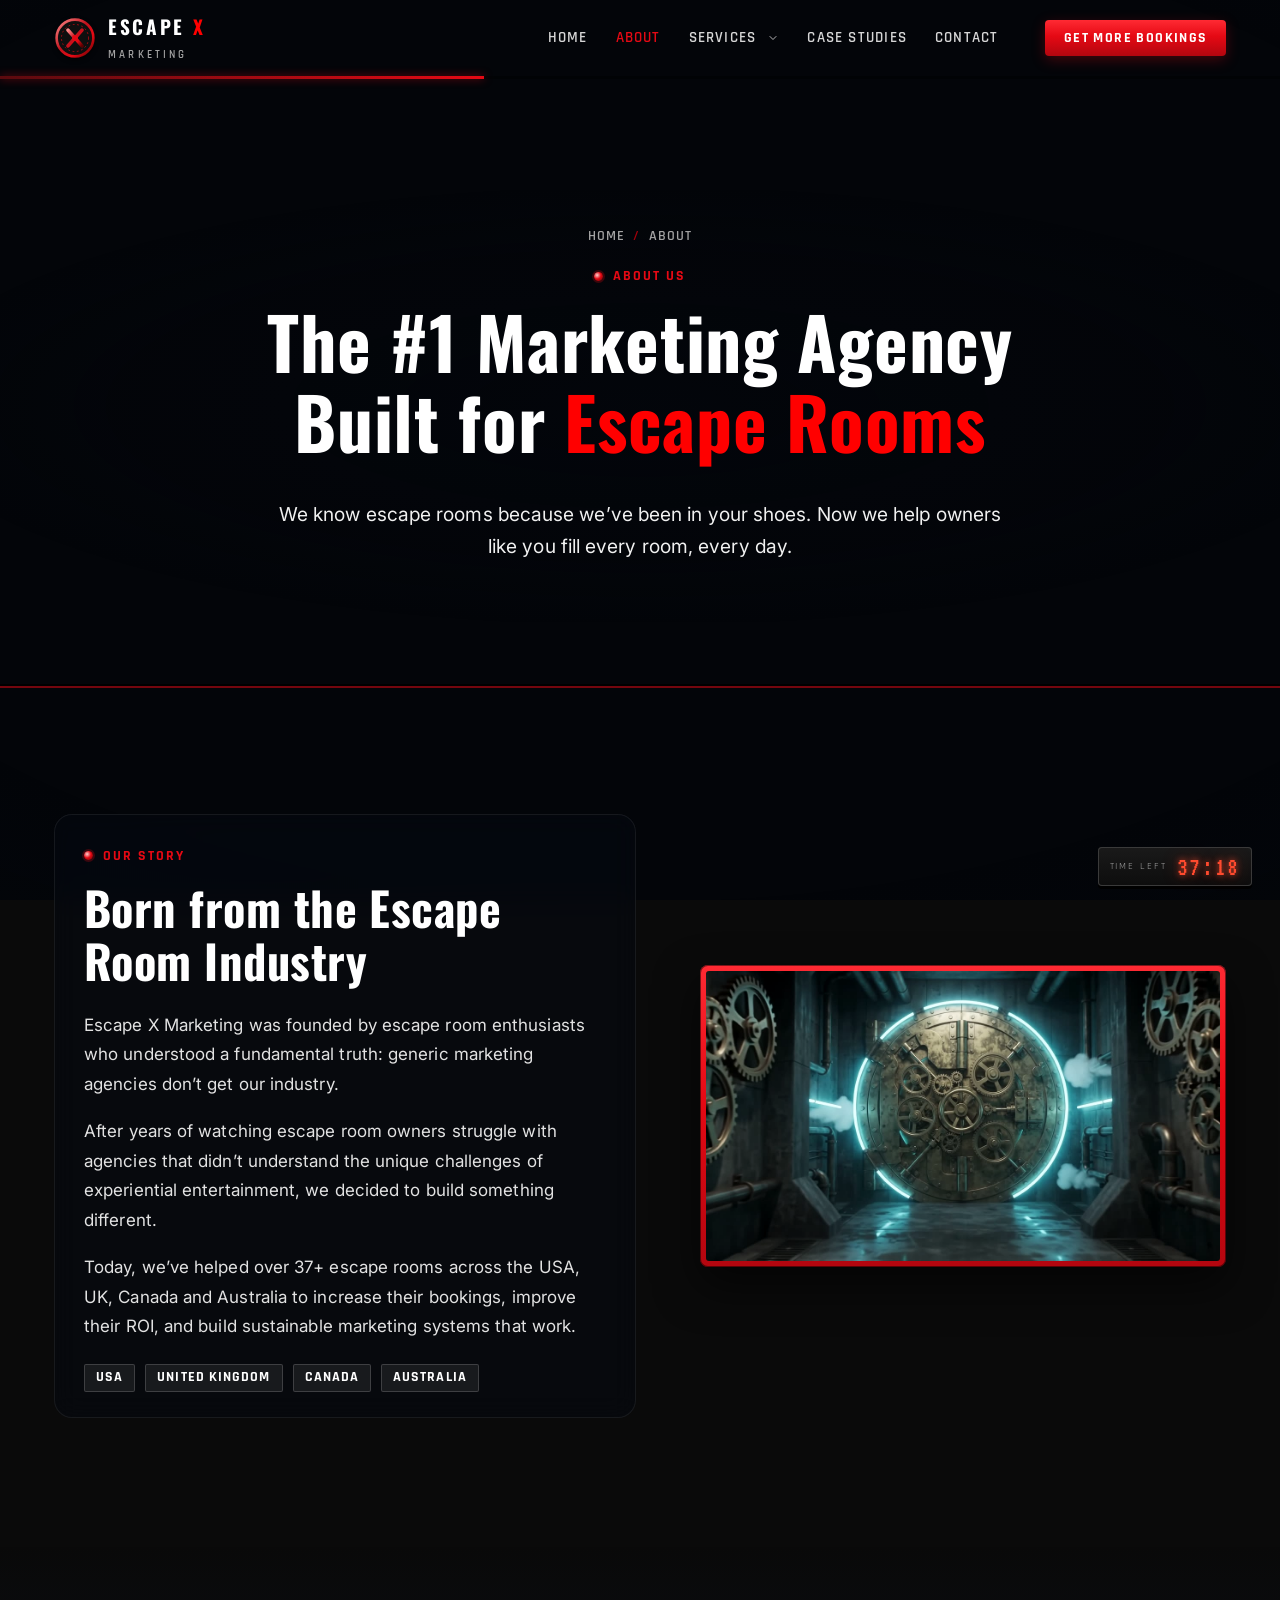
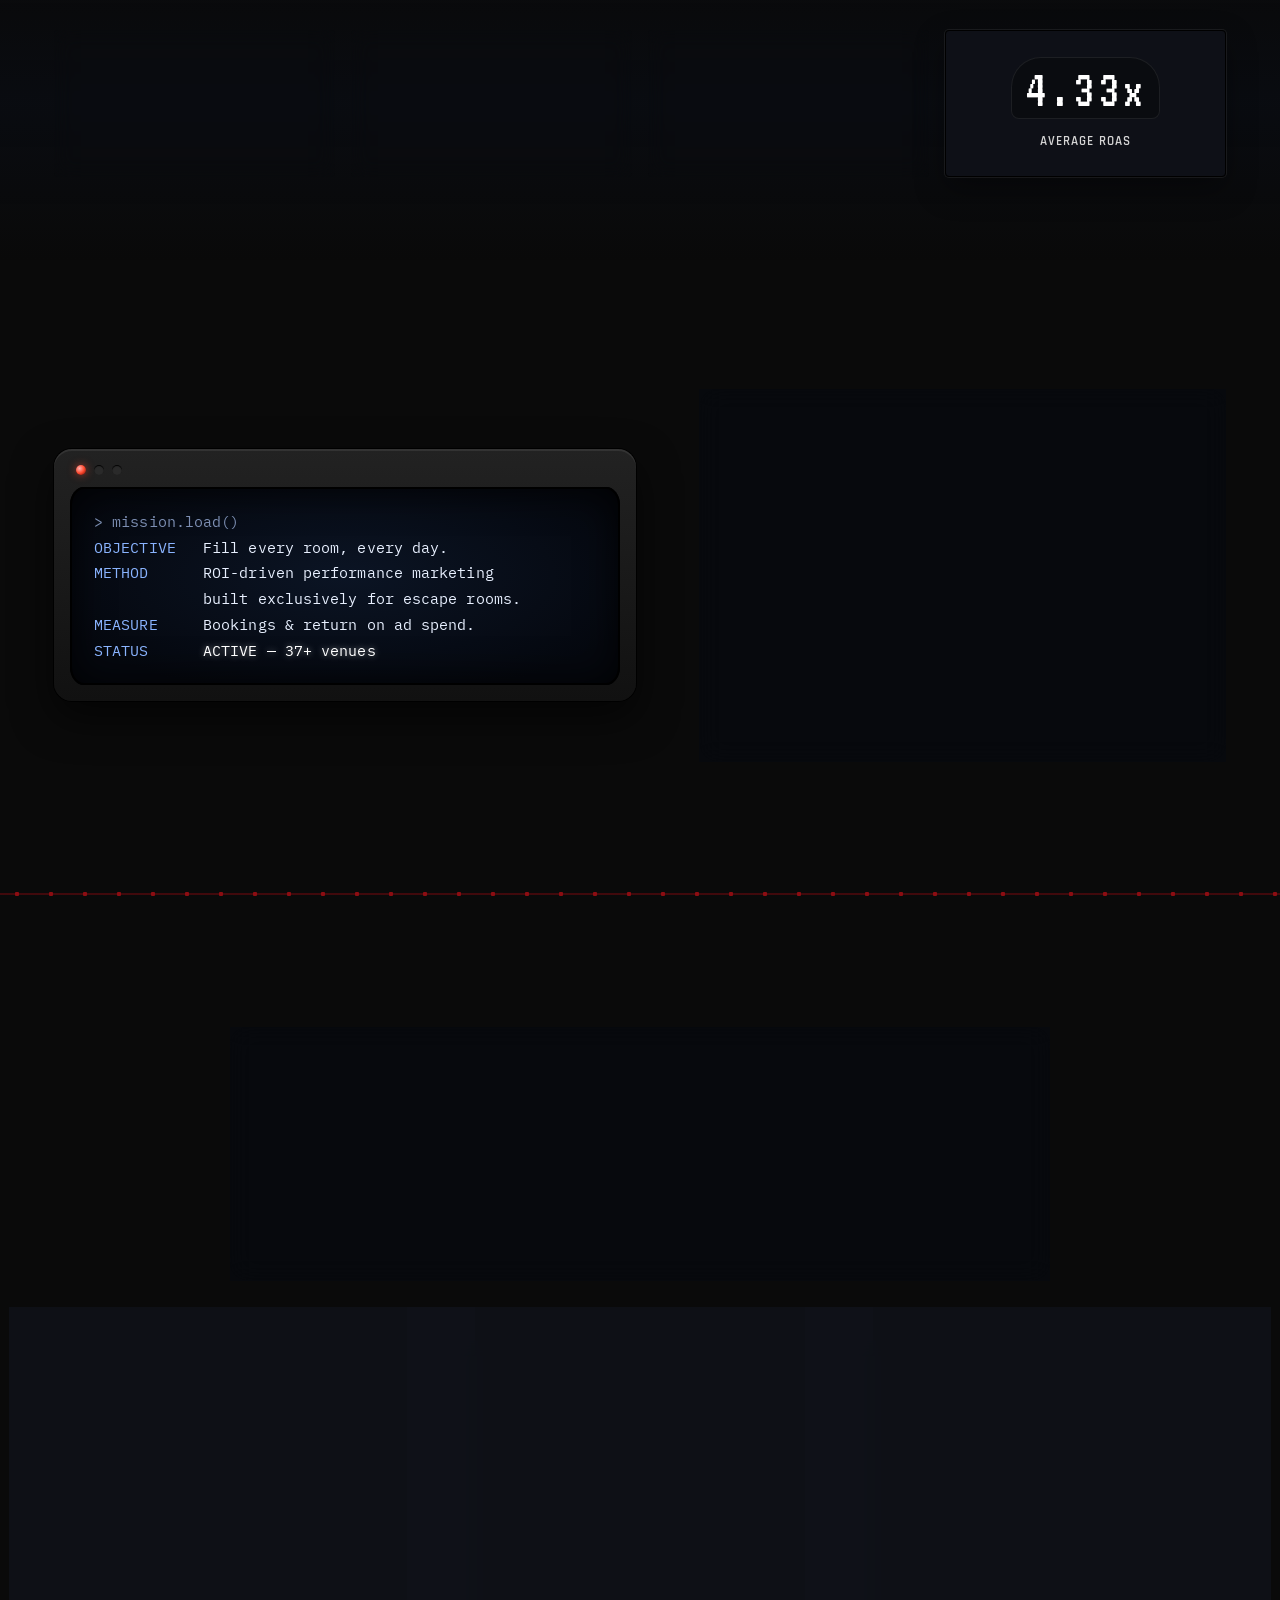
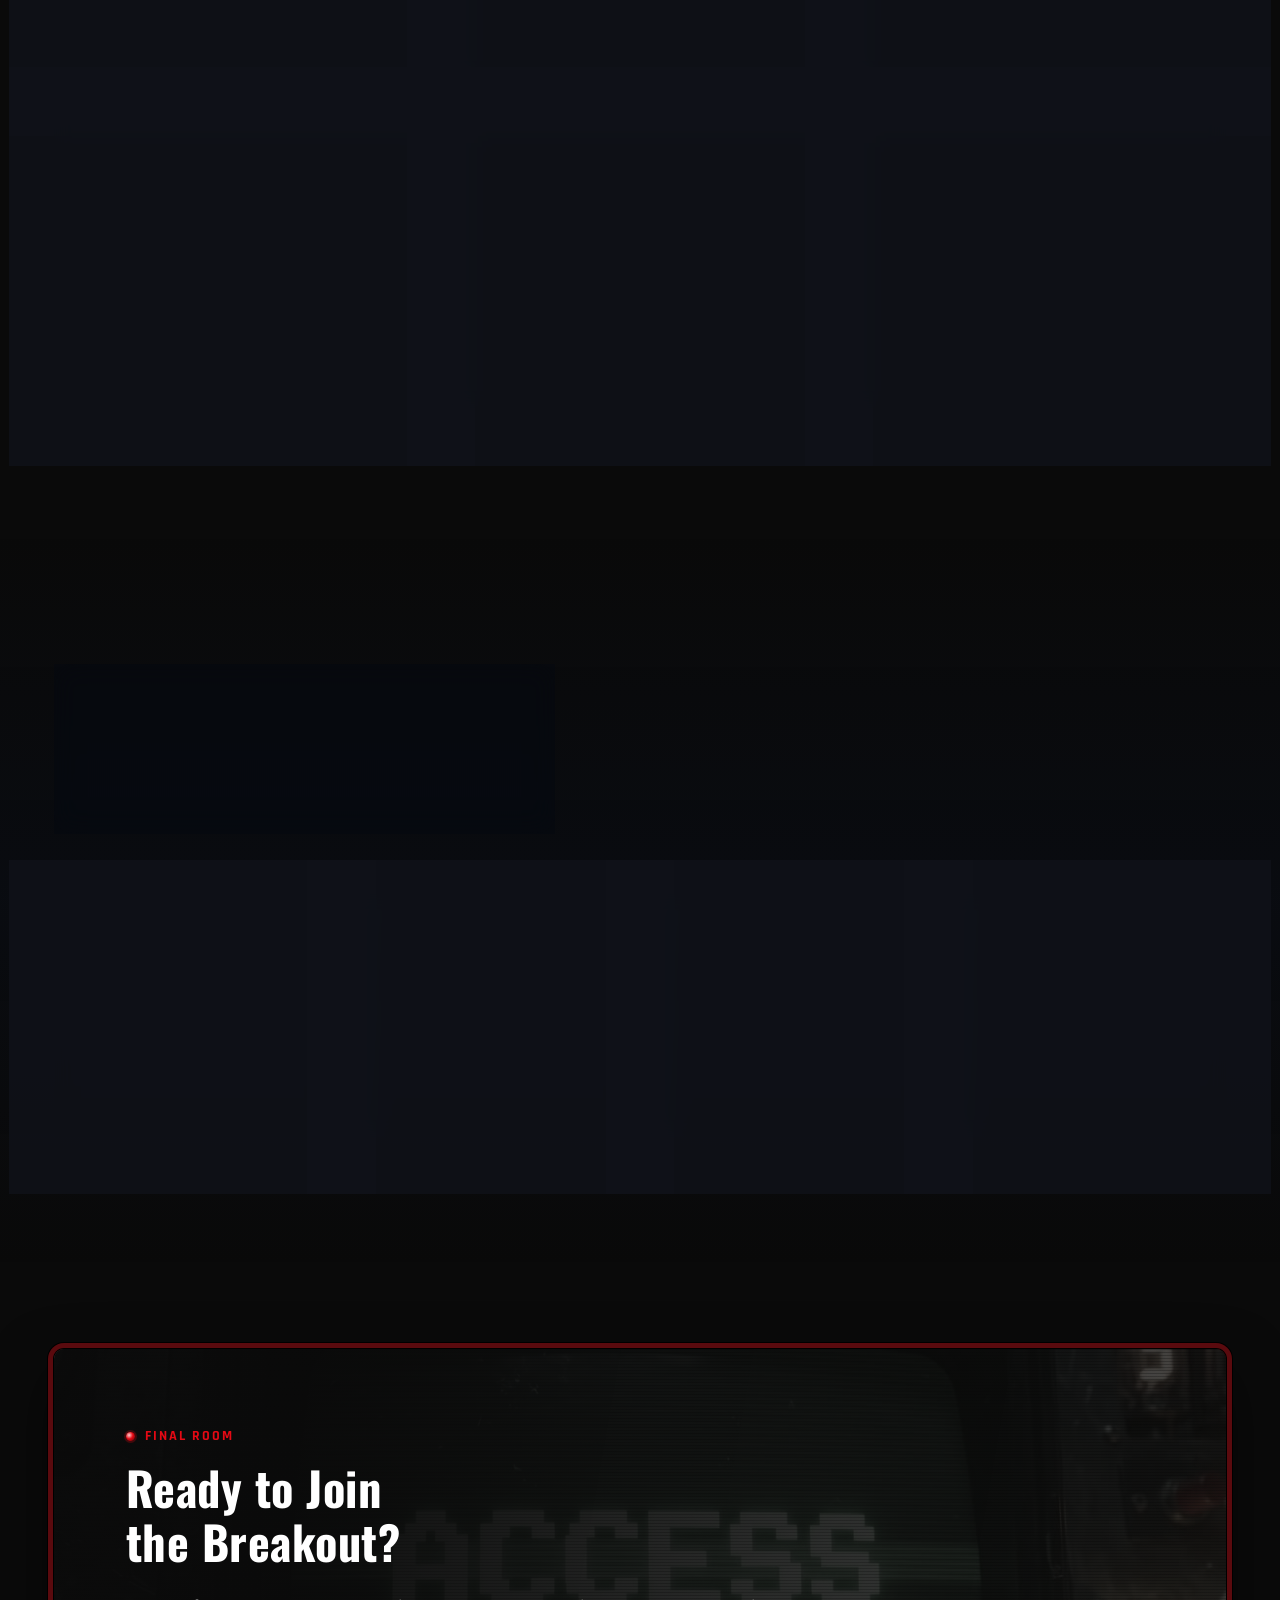
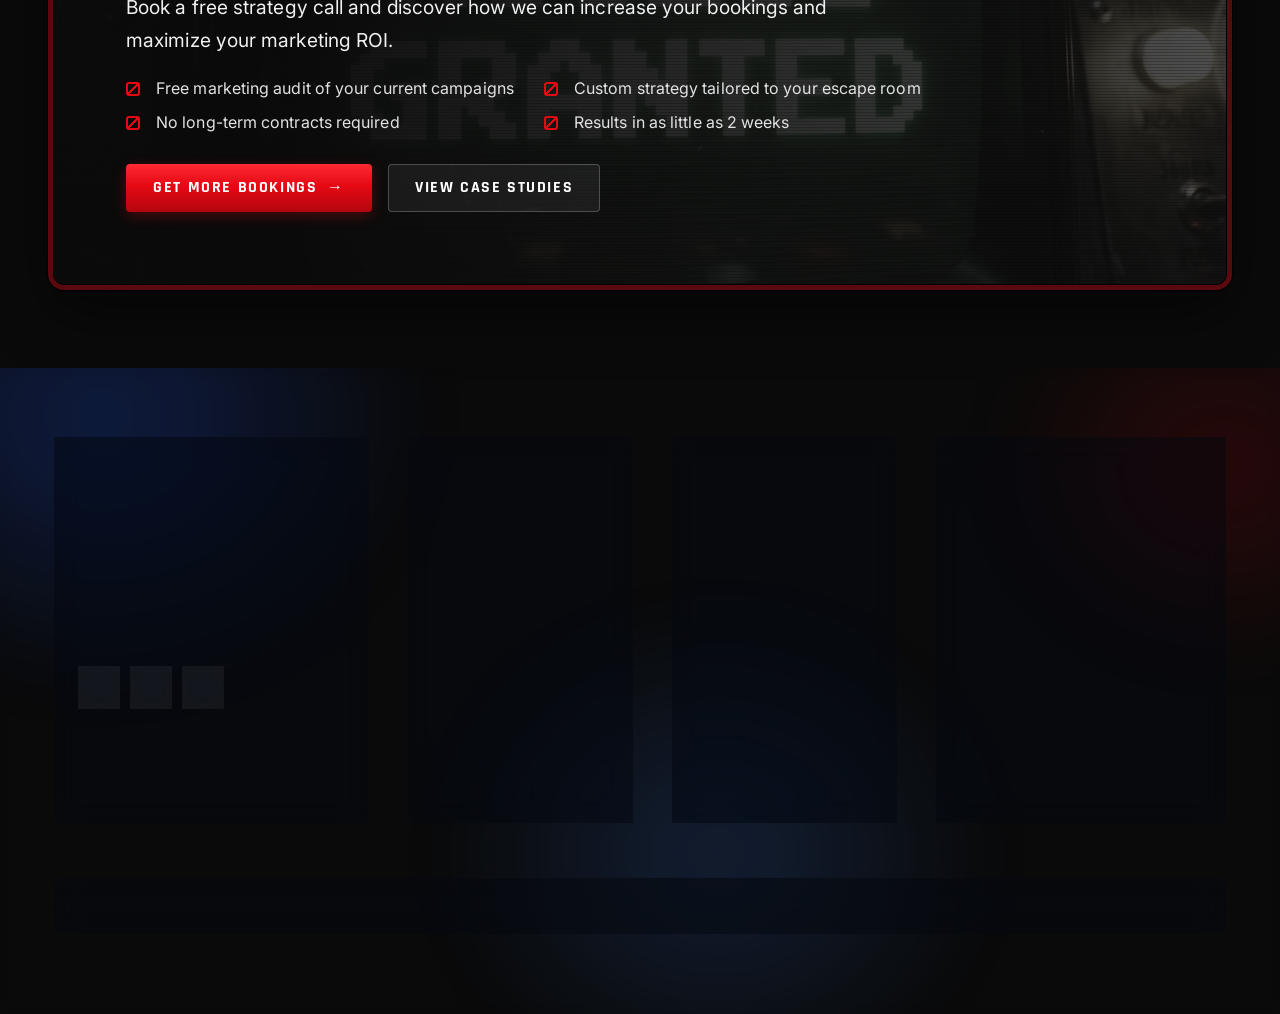
==== commit a0311352: "Add files via upload" ====
--- a/about.html
+++ b/about.html
@@ -130,5 +130,7 @@
   </div>
 </footer>
 <script src="assets/js/site.js" defer></script>
+<script src="assets/js/scroll-world.js"></script>
+<script>mountScrollWorld({"sections": [{"label": "Our Story", "clip": "assets/video/pages/about-1.mp4", "clipMobile": "assets/video/pages/about-1-m.mp4", "still": "assets/img/pages/about-1.jpg", "anchor": null}], "timer": {"from": 3600}, "rail": false, "lite": false, "crossfade": 0.45});</script>
 </body>
 </html>
